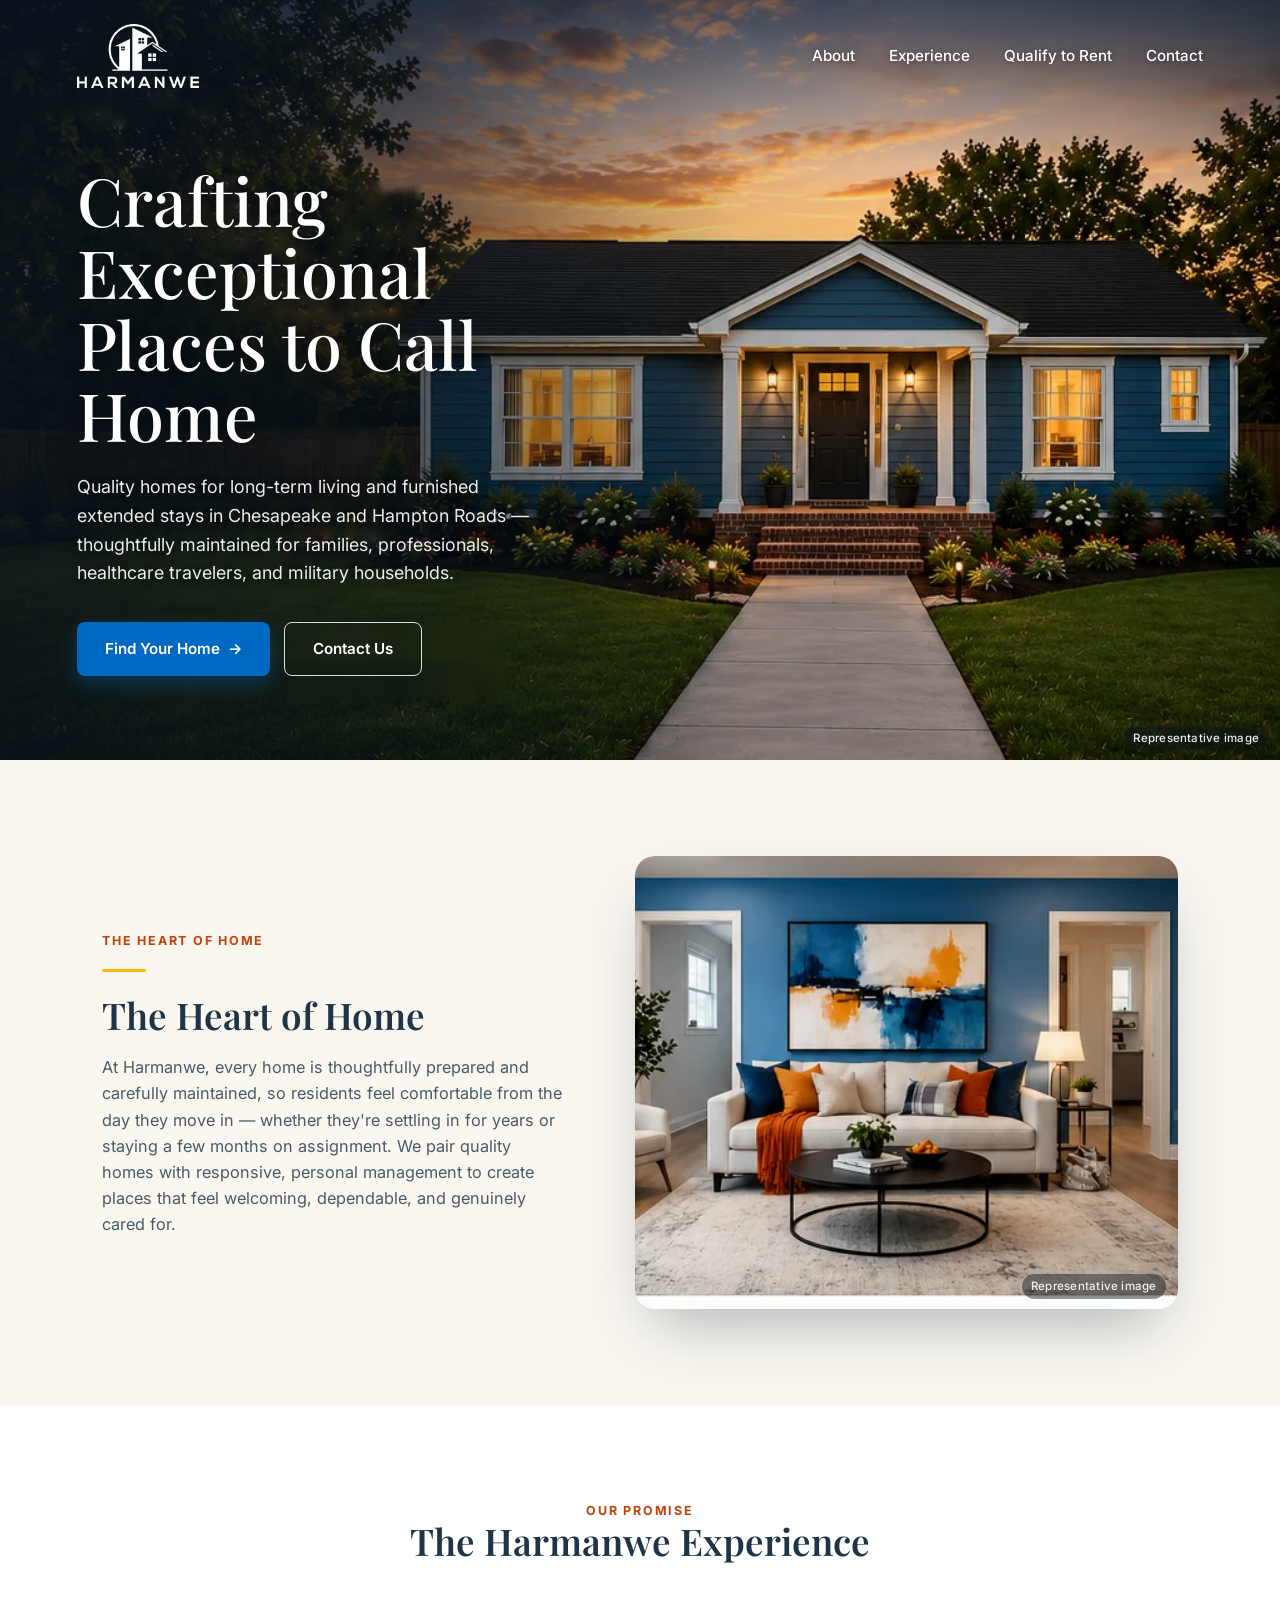
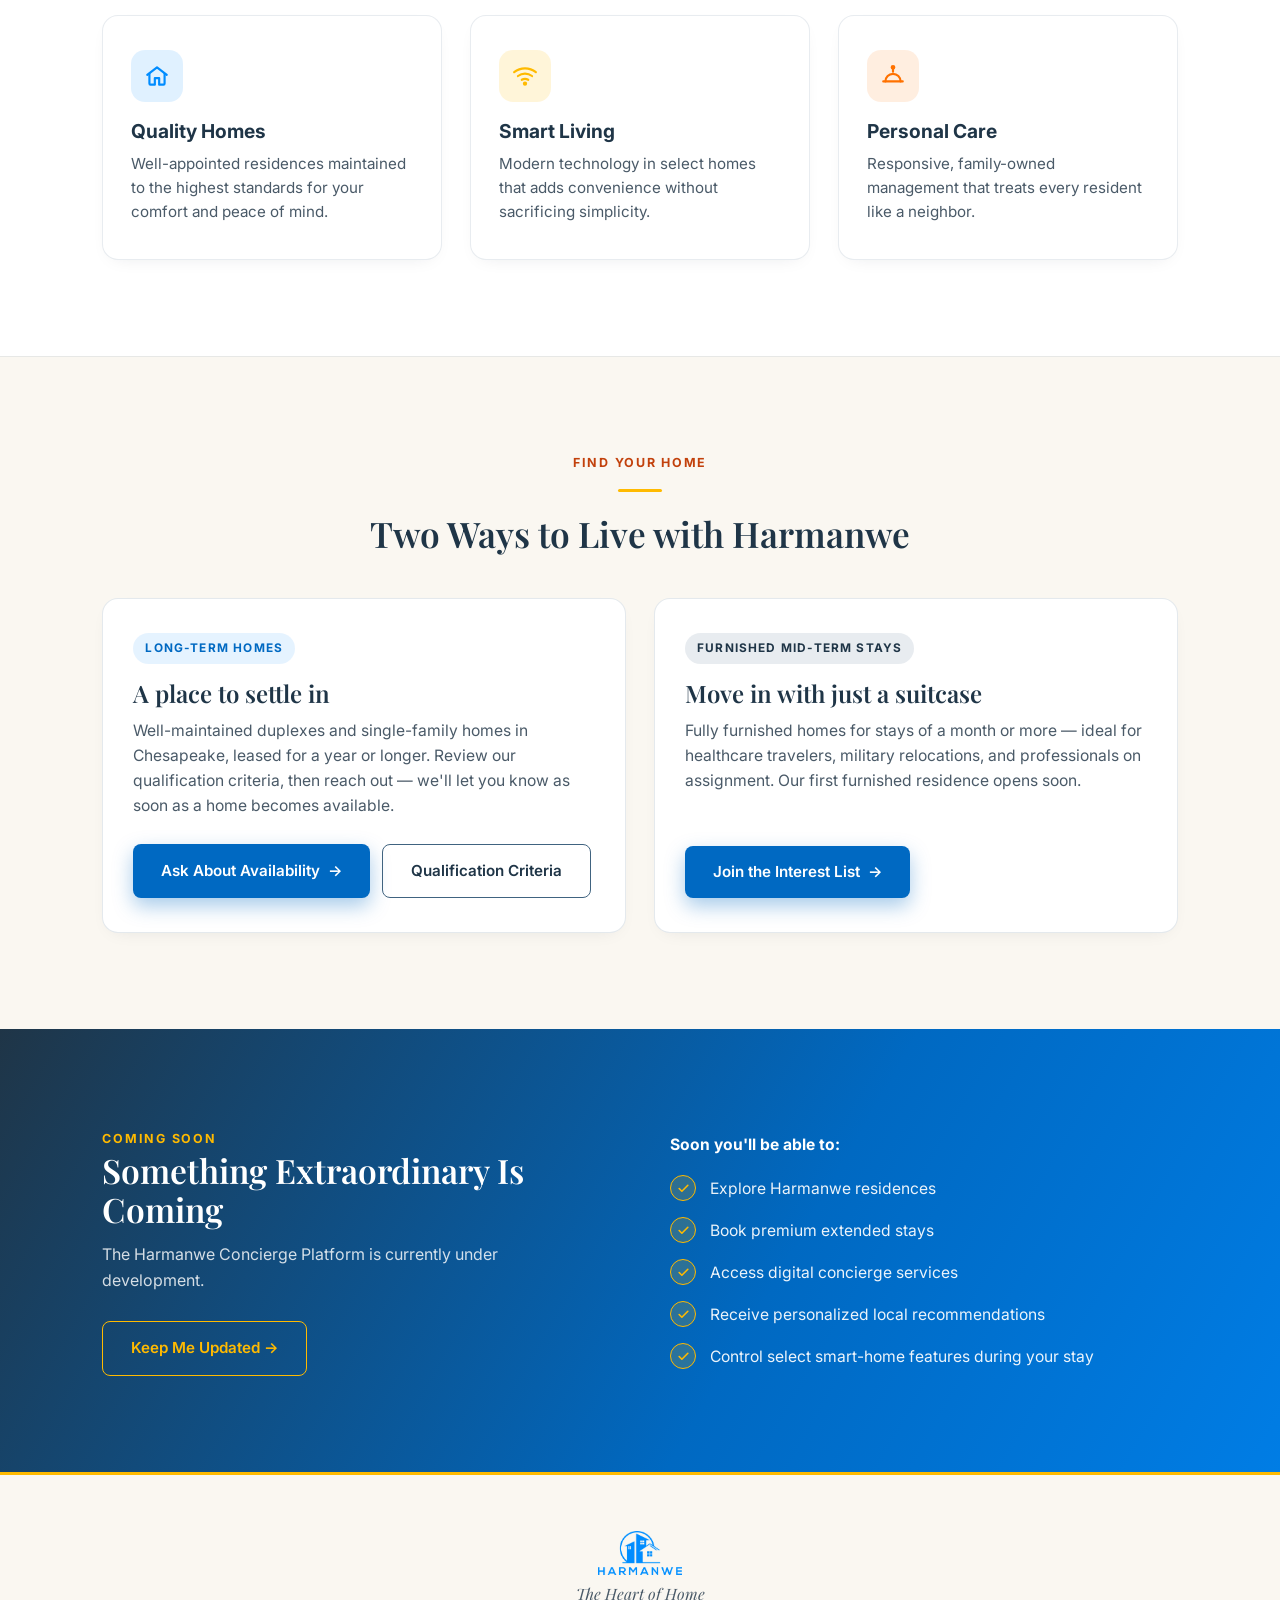
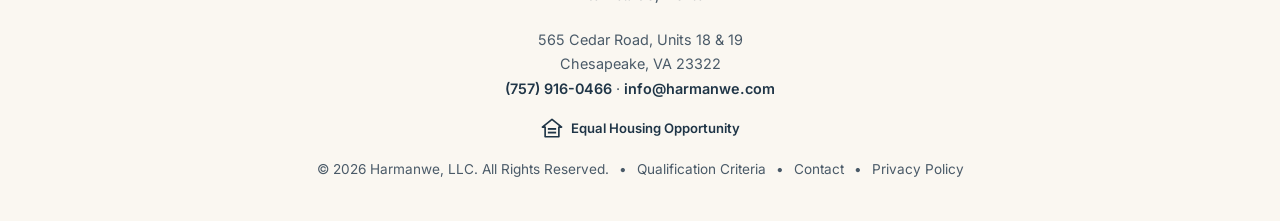
==== index.html @ dae057a9 "Representative-image labels, Smart Living qualifier, privacy policy - Label hero and interior photos" ====
<!DOCTYPE html>
<html lang="en">
<head>
<meta charset="UTF-8">
<meta name="google-site-verification" content="Rl9ReWmkqM64rvHRJ7ggVoBNXQzTyI1dOfRgcp6uvkI" />  
<meta name="description"
content="Harmanwe, LLC — quality rental homes for long-term living and furnished mid-term stays in Chesapeake, VA and the Hampton Roads area. The Heart of Home."> <link rel="canonical" href="https://www.harmanwe.com/"> <meta
property="og:title" content="Harmanwe — The Heart of Home"> <meta property="og:description"
content="Quality rental homes for long-term living and furnished mid-term stays in Chesapeake, VA and Hampton Roads.">
<meta property="og:type" content="website"> <meta property="og:url"
content="https://www.harmanwe.com/"> <meta property="og:image"
content="https://www.harmanwe.com/hero_clean.jpg"> <meta name="twitter:card"
content="summary_large_image">                                                 
<title>Harmanwe — Rental Homes in Chesapeake, VA | The Heart of Home</title>
<meta name="viewport" content="width=device-width, initial-scale=1.0">
<link rel="icon" type="image/x-icon" href="favicon.ico">
<link rel="icon" type="image/png" sizes="32x32" href="favicon-32x32.png">
<link rel="icon" type="image/png" sizes="16x16" href="favicon-16x16.png">
<link rel="apple-touch-icon" sizes="180x180" href="apple-touch-icon.png">
<link rel="preconnect" href="https://fonts.googleapis.com">
<link rel="preconnect" href="https://fonts.gstatic.com" crossorigin>
<link href="https://fonts.googleapis.com/css2?family=Playfair+Display:ital,wght@0,500;0,600;1,500&family=Inter:wght@400;500;600;700&display=swap" rel="stylesheet">
<script defer src="https://cdn.vercel-insights.com/v1/script.js"></script>
<script>
  window.si = window.si || function () { (window.siq = window.siq || []).push(arguments); };
</script>
<script defer src="/_vercel/speed-insights/script.js"></script>
<style>
  :root{
    --blue:#008CFF;
    --blue-dark:#0069C2;
    --slate:#406380;
    --slate-dark:#1F3547;
    --orange:#FF7100;
    --gold:#FFBA00;
    --sky:#29ABE2;
    --cream:#FAF7F1;
    --ink:#152230;
    --ink-soft:#4A5A68;
    --paper:#FFFFFF;
  }
  *{box-sizing:border-box; margin:0; padding:0;}
  html{scroll-behavior:smooth;}
  body{font-family:'Inter',sans-serif; color:var(--ink); background:var(--paper); line-height:1.6; -webkit-font-smoothing:antialiased;}
  h1,h2,h3{font-family:'Playfair Display',serif; font-weight:600; line-height:1.15; color:var(--slate-dark);}
  a{text-decoration:none; color:inherit;}
  .eyebrow{font-size:.78rem; font-weight:700; letter-spacing:.14em; text-transform:uppercase; color:var(--orange);}
  .divider{width:44px; height:3px; background:var(--gold); border-radius:2px; margin:16px 0 22px;}
  .btn{display:inline-flex; align-items:center; gap:8px; padding:14px 28px; border-radius:8px; font-weight:600; font-size:.95rem; transition:transform .18s ease, box-shadow .18s ease, background .18s ease;}
  .btn-fill{background:var(--orange); color:#fff; box-shadow:0 8px 20px rgba(255,113,0,.28);}
  .btn-fill:hover{background:#E6650A; transform:translateY(-2px); box-shadow:0 12px 26px rgba(255,113,0,.36);}
  .btn-outline{border:1.5px solid rgba(255,255,255,.85); color:#fff;}
  .btn-outline:hover{background:rgba(255,255,255,.12); transform:translateY(-2px);}
  .btn-outline-gold{border:1.5px solid var(--gold); color:var(--gold);}
  .btn-outline-gold:hover{background:rgba(255,186,0,.12); transform:translateY(-2px);}
  section{padding:96px 8vw;}
  @media(max-width:760px){section{padding:64px 6vw;}}

  /* NAV */
  nav{position:absolute; top:0; left:0; right:0; z-index:20; display:flex; align-items:center; justify-content:space-between; padding:28px 6vw;}
  .logo{display:flex; align-items:center; gap:10px; color:#fff;}
  .logo-mark{width:38px; height:38px;}
  .logo-word{font-family:'Playfair Display',serif; font-weight:600; letter-spacing:.06em; font-size:1.05rem;}
  .nav-links{display:flex; gap:40px;}
  .nav-links a{color:#fff; font-size:.92rem; font-weight:500; letter-spacing:.02em; position:relative;}
  .nav-links a::after{content:'';position:absolute;left:0;bottom:-6px;width:0;height:2px;background:var(--gold);transition:width .2s ease;}
  .nav-links a:hover::after{width:100%;}
  @media(max-width:640px){.nav-links{display:none;}}

  /* HERO */
  .hero{position:relative; overflow:hidden; padding:0; min-height:min(92vh, 760px); display:flex; flex-direction:column; color:#fff; background:var(--slate-dark);}
  .hero-bg, .hero-bg img{position:absolute; inset:0; width:100%; height:100%;}
  .hero-bg img{object-fit:cover; object-position:62% 50%;}
  .hero-shade{position:absolute; inset:0; background:
      linear-gradient(90deg, rgba(10,20,30,.78) 0%, rgba(10,20,30,.55) 32%, rgba(10,20,30,.08) 58%, rgba(10,20,30,0) 75%),
      linear-gradient(180deg, rgba(10,20,30,.45) 0%, rgba(10,20,30,0) 22%);}
  .hero-nav{position:relative; z-index:2; display:flex; align-items:center; justify-content:space-between; padding:24px 6vw;}
  .hero-logo img{height:64px; width:auto; display:block;}
  .hero-links{display:flex; gap:34px;}
  .hero-links a{color:#fff; font-size:.95rem; font-weight:500; position:relative; text-shadow:0 1px 6px rgba(0,0,0,.4);}
  .hero-links a::after{content:'';position:absolute;left:0;bottom:-6px;width:0;height:2px;background:var(--gold);transition:width .2s ease;}
  .hero-links a:hover::after{width:100%;}
  .hero-content{position:relative; z-index:2; margin:auto 0; padding:40px 6vw 72px; max-width:min(640px, 100%);}
  .hero h1{color:#fff; font-size:clamp(2.4rem, 5.2vw, 4.2rem); font-weight:500; line-height:1.08; margin-bottom:22px; text-shadow:0 2px 18px rgba(0,0,0,.35);}
  .hero-content p{font-size:clamp(1rem, 1.4vw, 1.15rem); color:rgba(255,255,255,.92); max-width:460px; margin-bottom:34px; text-shadow:0 1px 8px rgba(0,0,0,.4);}
  .hero-btns{display:flex; gap:14px; flex-wrap:wrap;}
  .btn-hero{background:var(--blue-dark); color:#fff; box-shadow:0 8px 20px rgba(0,105,194,.35);}
  .btn-hero:hover{background:#00569F; transform:translateY(-2px);}
  @media(max-width:760px){
    .hide-sm{display:none;}
    .hero{min-height:88vh;}
    .hero-logo img{height:50px;}
    .hero-bg img{object-position:70% 50%;}
    .hero-shade{background:linear-gradient(180deg, rgba(10,20,30,.5) 0%, rgba(10,20,30,.05) 25%, rgba(10,20,30,.35) 50%, rgba(10,20,30,.85) 100%);}
    .hero-content{margin:auto 0 0; padding:32px 6vw 48px;}
  }

  .photo-note{position:absolute; right:12px; bottom:10px; z-index:3; font-size:.72rem; font-weight:500; letter-spacing:.02em; color:rgba(255,255,255,.92); background:rgba(10,20,30,.45); padding:3px 9px; border-radius:999px;}

  /* HEART OF HOME */
  .heart{display:grid; grid-template-columns:1fr 1.15fr; gap:60px; align-items:center; background:var(--cream);}
  @media(max-width:860px){.heart{grid-template-columns:1fr;}}
  .heart h2{font-size:2.3rem; margin-bottom:18px;}
  .heart p{color:var(--ink-soft); font-size:1.02rem; max-width:460px;}
  .mood-panel{position:relative; border-radius:20px; overflow:hidden; aspect-ratio:6/5; box-shadow:0 30px 60px -20px rgba(20,40,60,.35);}
  .mood-panel svg{width:100%; height:100%; display:block;}

  /* EXPERIENCE */
  .experience{text-align:center; background:var(--paper);}
  .experience .eyebrow, .experience h2{display:block; text-align:center;}
  .experience h2{font-size:2.3rem; margin-bottom:52px;}
  .cards{display:grid; grid-template-columns:repeat(3,1fr); gap:28px; max-width:1080px; margin:0 auto;}
  @media(max-width:820px){.cards{grid-template-columns:1fr; max-width:420px;}}
  .card{background:var(--paper); border:1px solid rgba(64,99,128,.12); border-radius:16px; padding:34px 28px; text-align:left; box-shadow:0 6px 20px -12px rgba(21,34,48,.15); transition:transform .2s ease, box-shadow .2s ease;}
  .card:hover{transform:translateY(-6px); box-shadow:0 20px 40px -18px rgba(21,34,48,.25);}
  .icon-badge{width:52px; height:52px; border-radius:14px; display:flex; align-items:center; justify-content:center; margin-bottom:18px;}
  .icon-badge svg{width:26px; height:26px;}
  .card h3{font-size:1.2rem; margin-bottom:10px; font-family:'Inter',sans-serif; font-weight:700; color:var(--slate-dark);}
  .card p{color:var(--ink-soft); font-size:.95rem;}

  /* ANNOUNCEMENT BAR */
  .announce-bar{background:var(--orange); text-align:center; padding:12px 6vw; position:relative; z-index:30;}
  .announce-bar a{color:#fff; font-size:.88rem; font-weight:700; letter-spacing:.08em; text-transform:uppercase; display:inline-flex; align-items:center; gap:8px;}
  .announce-bar a:hover{opacity:.88;}
  .announce-bar .pulse-dot{width:8px; height:8px; background:#fff; border-radius:50%; animation:pulse-glow 2s ease-in-out infinite;}
  @keyframes pulse-glow{0%,100%{opacity:1; transform:scale(1);}50%{opacity:.5; transform:scale(1.4);}}

  /* VACANCY / LEASING */
  .vacancy{background:linear-gradient(135deg, var(--slate-dark) 0%, var(--blue-dark) 100%); color:#fff; text-align:center;}
  .vacancy .eyebrow{color:var(--gold);}
  .vacancy h2{color:#fff; font-size:2.1rem; margin-bottom:8px;}
  .vacancy-address{font-size:1.08rem; color:rgba(255,255,255,.85); margin-bottom:10px; font-weight:500;}
  .vacancy-sub{color:rgba(255,255,255,.68); font-size:.95rem; max-width:520px; margin:0 auto 32px;}
  .vacancy-btns{display:flex; justify-content:center; gap:16px; flex-wrap:wrap;}
  .btn-prequalify{background:var(--gold); color:var(--slate-dark); box-shadow:0 8px 20px rgba(255,186,0,.28);}
  .btn-prequalify:hover{background:#E6A800; transform:translateY(-2px); box-shadow:0 12px 26px rgba(255,186,0,.36);}
  .btn-apply{background:var(--orange); color:#fff; box-shadow:0 8px 20px rgba(255,113,0,.28);}
  .btn-apply:hover{background:#E6650A; transform:translateY(-2px); box-shadow:0 12px 26px rgba(255,113,0,.36);}

  /* LOOKING FOR A HOME */
  .find-home{background:var(--cream); text-align:center; border-top:1px solid rgba(64,99,128,.1);}
  .find-home .eyebrow{display:block;}
  .find-home h2{font-size:2.2rem; margin-bottom:14px;}
  .find-home h2{margin-bottom:44px;}
  .paths{display:grid; grid-template-columns:1fr 1fr; gap:28px; max-width:1080px; margin:0 auto; text-align:left;}
  @media(max-width:820px){.paths{grid-template-columns:1fr; max-width:520px;}}
  .path{background:var(--paper); border:1px solid rgba(64,99,128,.14); border-radius:16px; padding:34px 30px; display:flex; flex-direction:column; box-shadow:0 6px 20px -12px rgba(21,34,48,.15);}
  .path-tag{align-self:flex-start; font-size:.74rem; font-weight:700; letter-spacing:.1em; text-transform:uppercase; color:var(--blue-dark); background:rgba(0,140,255,.1); padding:6px 12px; border-radius:999px; margin-bottom:16px;}
  .path-tag-alt{color:var(--slate-dark); background:rgba(64,99,128,.12);}
  .path h3{font-size:1.5rem; margin-bottom:10px;}
  .path p{color:var(--ink-soft); font-size:.98rem; margin-bottom:26px; flex:1;}
  .path-btns{display:flex; gap:12px; flex-wrap:wrap;}
  .btn-outline-slate{border:1.5px solid var(--slate); color:var(--slate-dark);}
  .btn-outline-slate:hover{background:rgba(64,99,128,.08); transform:translateY(-2px);}

  /* COMING SOON */
  .coming{background:linear-gradient(120deg, var(--slate-dark) 0%, var(--blue-dark) 60%, var(--blue) 130%); color:#fff; display:grid; grid-template-columns:1fr 1fr; gap:60px; align-items:center;}
  @media(max-width:820px){.coming{grid-template-columns:1fr;}}
  .coming .eyebrow{color:var(--gold);}
  .coming h2{color:#fff; font-size:2.1rem; margin-bottom:14px;}
  .coming p{color:rgba(255,255,255,.82); max-width:420px; margin-bottom:28px;}
  .checklist{list-style:none; display:flex; flex-direction:column; gap:16px;}
  .checklist li{display:flex; align-items:center; gap:14px; font-size:.98rem; color:rgba(255,255,255,.92);}
  .check-dot{width:26px; height:26px; min-width:26px; border-radius:50%; background:rgba(255,186,0,.16); border:1.5px solid var(--gold); display:flex; align-items:center; justify-content:center;}
  .check-dot svg{width:13px; height:13px;}
  .coming-head{margin-bottom:10px;}
  .coming-list-head{font-weight:700; margin-bottom:18px; font-size:.98rem; color:#fff;}

  /* FOOTER */
  footer{background:var(--cream); text-align:center; padding:56px 6vw 40px; border-top:3px solid var(--gold);}
  .footer-logo{display:flex; align-items:center; justify-content:center; gap:10px; margin-bottom:6px;}
  .footer-logo .logo-word{color:var(--blue-dark); font-size:1.3rem;}
  .footer-tagline{font-family:'Playfair Display',serif; font-style:italic; color:var(--ink-soft); font-size:.98rem; margin-bottom:22px;}
  .footer-links{display:flex; justify-content:center; gap:10px; flex-wrap:wrap; color:var(--ink-soft); font-size:.85rem;}
  .footer-links a:hover{color:var(--orange);}
  .footer-contact{font-style:normal; color:var(--ink-soft); font-size:.9rem; line-height:1.7; margin-bottom:16px;}
  .footer-contact a{color:var(--slate-dark); font-weight:600;}
  .footer-contact a:hover{color:var(--orange-deep, #C2410C);}
  .footer-eho{display:flex; justify-content:center; align-items:center; gap:8px; max-width:340px; margin-left:auto; margin-right:auto; text-align:left; color:var(--slate-dark); font-size:.82rem; font-weight:600; margin-bottom:20px;}
  .eho-icon{width:22px; height:22px; flex:none;}

  /* ---- Accessibility & contrast fixes (Phase 1) ---- */
  :root{--orange-deep:#C2410C; --orange-deeper:#9A3412; --blue-deep:#0069C2;}
  .eyebrow{color:var(--orange-deep);}
  .btn-fill, .btn-apply{background:var(--orange-deep); box-shadow:0 8px 20px rgba(194,65,12,.28);}
  .btn-fill:hover, .btn-apply:hover{background:var(--orange-deeper);}
  .sr-only{position:absolute; width:1px; height:1px; padding:0; margin:-1px; overflow:hidden; clip:rect(0,0,0,0); white-space:nowrap; border:0;}
  .skip-link{position:absolute; left:-9999px; top:12px; z-index:100; background:#fff; color:var(--slate-dark); padding:10px 16px; border-radius:8px; font-weight:600;}
  .skip-link:focus{left:16px;}
  a:focus-visible, button:focus-visible{outline:3px solid var(--blue-deep); outline-offset:3px; border-radius:4px;}
  input:focus, select:focus, textarea:focus{outline:3px solid rgba(0,105,194,.45); outline-offset:1px; border-color:var(--blue-deep);}
  header a:focus-visible, header button:focus-visible, .vacancy a:focus-visible, .coming a:focus-visible, .email-card a:focus-visible, .eho a:focus-visible, .announce-bar a:focus-visible, .hero a:focus-visible{outline-color:var(--gold);}
  .announce-bar{background:var(--orange-deep);}
</style>
<script type="application/ld+json">
{"@context":"https://schema.org","@type":"RealEstateAgent","name":"Harmanwe, LLC","slogan":"The Heart of Home","url":"https://www.harmanwe.com/","logo":"https://www.harmanwe.com/harmanwe_logo.png","image":"https://www.harmanwe.com/hero_clean.jpg","telephone":"+1-757-916-0466","email":"info@harmanwe.com","address":{"@type":"PostalAddress","streetAddress":"565 Cedar Road, Units 18 & 19","addressLocality":"Chesapeake","addressRegion":"VA","postalCode":"23322","addressCountry":"US"},"areaServed":["Chesapeake, VA","Hampton Roads, VA"]}
</script>
</head>
<body>
<a class="skip-link" href="#main">Skip to main content</a>

<main id="main">
<section class="hero">
  <picture class="hero-bg">
    <source srcset="hero_clean_640.webp 640w, hero_clean.webp 1024w" sizes="100vw" type="image/webp">
    <img src="hero_clean.jpg" alt="Illustrative image of a cottage-style home at dusk" width="1024" height="623" fetchpriority="high">
  </picture>
  <div class="hero-shade" aria-hidden="true"></div>
  <span class="photo-note">Representative image</span>
  <nav class="hero-nav" aria-label="Main">
    <a href="/" class="hero-logo"><img src="harmanwe_logo_white_sm.png" alt="Harmanwe home" width="150" height="78"></a>
    <div class="hero-links">
      <a href="#heart" class="hide-sm">About</a>
      <a href="#experience" class="hide-sm">Experience</a>
      <a href="/rental-qualification.html" class="hide-sm">Qualify to Rent</a>
      <a href="/contact.html">Contact</a>
    </div>
  </nav>
  <div class="hero-content">
    <h1>Crafting Exceptional Places to Call Home</h1>
    <p>Quality homes for long-term living and furnished extended stays in Chesapeake and Hampton Roads — thoughtfully maintained for families, professionals, healthcare travelers, and military households.</p>
    <div class="hero-btns">
      <a href="#find-home" class="btn btn-hero">Find Your Home <span aria-hidden="true">→</span></a>
      <a href="/contact.html" class="btn btn-outline">Contact Us</a>
    </div>
  </div>
</section>

<section class="heart" id="heart">
  <div>
    <span class="eyebrow">The Heart of Home</span>
    <div class="divider"></div>
    <h2>The Heart of Home</h2>
    <p>At Harmanwe, every home is thoughtfully prepared and carefully maintained, so residents feel comfortable from the day they move in — whether they're settling in for years or staying a few months on assignment. We pair quality homes with responsive, personal management to create places that feel welcoming, dependable, and genuinely cared for.</p>
  </div>
  <div class="mood-panel">
    <picture style="display:block; width:100%; height:100%;"><source srcset="interior_photo.webp" type="image/webp"><img src="interior_photo.png" alt="Illustrative image of a furnished living room" loading="lazy" width="625" height="361" style="width:100%; height:100%; object-fit:cover; display:block;"></picture>
    <span class="photo-note">Representative image</span>
  </div>
</section>

<section class="experience" id="experience">
  <span class="eyebrow">Our Promise</span>
  <h2>The Harmanwe Experience</h2>
  <div class="cards">
    <div class="card">
      <div class="icon-badge" style="background:rgba(0,140,255,.12);">
        <svg viewBox="0 0 24 24" fill="none" stroke="var(--blue)" stroke-width="2" stroke-linecap="round" stroke-linejoin="round"><path d="M3 11l9-7 9 7"/><path d="M5 10v9a1 1 0 0 0 1 1h4v-6h4v6h4a1 1 0 0 0 1-1v-9"/></svg>
      </div>
      <h3>Quality Homes</h3>
      <p>Well-appointed residences maintained to the highest standards for your comfort and peace of mind.</p>
    </div>
    <div class="card">
      <div class="icon-badge" style="background:rgba(255,186,0,.15);">
        <svg viewBox="0 0 24 24" fill="none" stroke="var(--gold)" stroke-width="2" stroke-linecap="round" stroke-linejoin="round"><path d="M2 8.5a16 16 0 0 1 20 0"/><path d="M5.5 12a11 11 0 0 1 13 0"/><path d="M9 15.5a6 6 0 0 1 6 0"/><circle cx="12" cy="19" r="1" fill="var(--gold)"/></svg>
      </div>
      <h3>Smart Living</h3>
      <p>Modern technology in select homes that adds convenience without sacrificing simplicity.</p>
    </div>
    <div class="card">
      <div class="icon-badge" style="background:rgba(255,113,0,.12);">
        <svg viewBox="0 0 24 24" fill="none" stroke="var(--orange)" stroke-width="2" stroke-linecap="round" stroke-linejoin="round"><path d="M3 17h18"/><path d="M5 17a7 7 0 0 1 14 0"/><path d="M12 5v3"/><circle cx="12" cy="4" r="1.2" fill="var(--orange)"/></svg>
      </div>
      <h3>Personal Care</h3>
      <p>Responsive, family-owned management that treats every resident like a neighbor.</p>
    </div>
  </div>
</section>

<section class="find-home" id="find-home">
  <span class="eyebrow">Find Your Home</span>
  <div class="divider" style="margin:16px auto 22px;"></div>
  <h2>Two Ways to Live with Harmanwe</h2>
  <div class="paths">
    <div class="path">
      <span class="path-tag">Long-Term Homes</span>
      <h3>A place to settle in</h3>
      <p>Well-maintained duplexes and single-family homes in Chesapeake, leased for a year or longer. Review our qualification criteria, then reach out — we'll let you know as soon as a home becomes available.</p>
      <div class="path-btns">
        <a href="/contact.html" class="btn btn-hero">Ask About Availability <span aria-hidden="true">→</span></a>
        <a href="/rental-qualification.html" class="btn btn-outline-slate">Qualification Criteria</a>
      </div>
    </div>
    <div class="path">
      <span class="path-tag path-tag-alt">Furnished Mid-Term Stays</span>
      <h3>Move in with just a suitcase</h3>
      <p>Fully furnished homes for stays of a month or more — ideal for healthcare travelers, military relocations, and professionals on assignment. Our first furnished residence opens soon.</p>
      <div class="path-btns">
        <a href="/contact.html" class="btn btn-hero">Join the Interest List <span aria-hidden="true">→</span></a>
      </div>
    </div>
  </div>
</section>

<section class="coming" id="coming-soon">
  <div>
    <span class="eyebrow coming-head">Coming Soon</span>
    <h2>Something Extraordinary Is Coming</h2>
    <p>The Harmanwe Concierge Platform is currently under development.</p>
    <a href="/contact.html" class="btn btn-outline-gold">Keep Me Updated →</a>
  </div>
  <div>
    <div class="coming-list-head">Soon you'll be able to:</div>
    <ul class="checklist">
      <li><span class="check-dot"><svg viewBox="0 0 24 24" fill="none" stroke="var(--gold)" stroke-width="3" stroke-linecap="round" stroke-linejoin="round"><polyline points="20 6 9 17 4 12"/></svg></span>Explore Harmanwe residences</li>
      <li><span class="check-dot"><svg viewBox="0 0 24 24" fill="none" stroke="var(--gold)" stroke-width="3" stroke-linecap="round" stroke-linejoin="round"><polyline points="20 6 9 17 4 12"/></svg></span>Book premium extended stays</li>
      <li><span class="check-dot"><svg viewBox="0 0 24 24" fill="none" stroke="var(--gold)" stroke-width="3" stroke-linecap="round" stroke-linejoin="round"><polyline points="20 6 9 17 4 12"/></svg></span>Access digital concierge services</li>
      <li><span class="check-dot"><svg viewBox="0 0 24 24" fill="none" stroke="var(--gold)" stroke-width="3" stroke-linecap="round" stroke-linejoin="round"><polyline points="20 6 9 17 4 12"/></svg></span>Receive personalized local recommendations</li>
      <li><span class="check-dot"><svg viewBox="0 0 24 24" fill="none" stroke="var(--gold)" stroke-width="3" stroke-linecap="round" stroke-linejoin="round"><polyline points="20 6 9 17 4 12"/></svg></span>Control select smart-home features during your stay</li>
    </ul>
  </div>
</section>

</main>

<footer>
  <div class="footer-logo">
    <img src="harmanwe_logo_sm.png" alt="Harmanwe" loading="lazy" style="height:44px; width:auto;">
  </div>
  <div class="footer-tagline">The Heart of Home</div>
  <address class="footer-contact">
    565 Cedar Road, Units 18 &amp; 19<br>Chesapeake, VA 23322<br>
    <a href="tel:+17579160466">(757) 916-0466</a> <span aria-hidden="true">·</span> <a href="mailto:info@harmanwe.com">info@harmanwe.com</a>
  </address>
  <div class="footer-eho"><svg class="eho-icon" viewBox="0 0 24 24" aria-hidden="true" focusable="false"><path d="M12 2.5 1.5 11h3v10.5h15V11h3z" fill="none" stroke="currentColor" stroke-width="1.8" stroke-linejoin="round"/><rect x="7.5" y="12" width="9" height="2" fill="currentColor"/><rect x="7.5" y="16" width="9" height="2" fill="currentColor"/></svg><span>Equal Housing Opportunity</span></div>
  <div class="footer-links">
    <span>© 2026 Harmanwe, LLC. All Rights Reserved.</span>
    <span>•</span><a href="/rental-qualification.html">Qualification Criteria</a>
    <span>•</span><a href="/contact.html">Contact</a>
    <span>•</span><a href="/privacy.html">Privacy Policy</a>
  </div>
</footer>

</body>
</html>
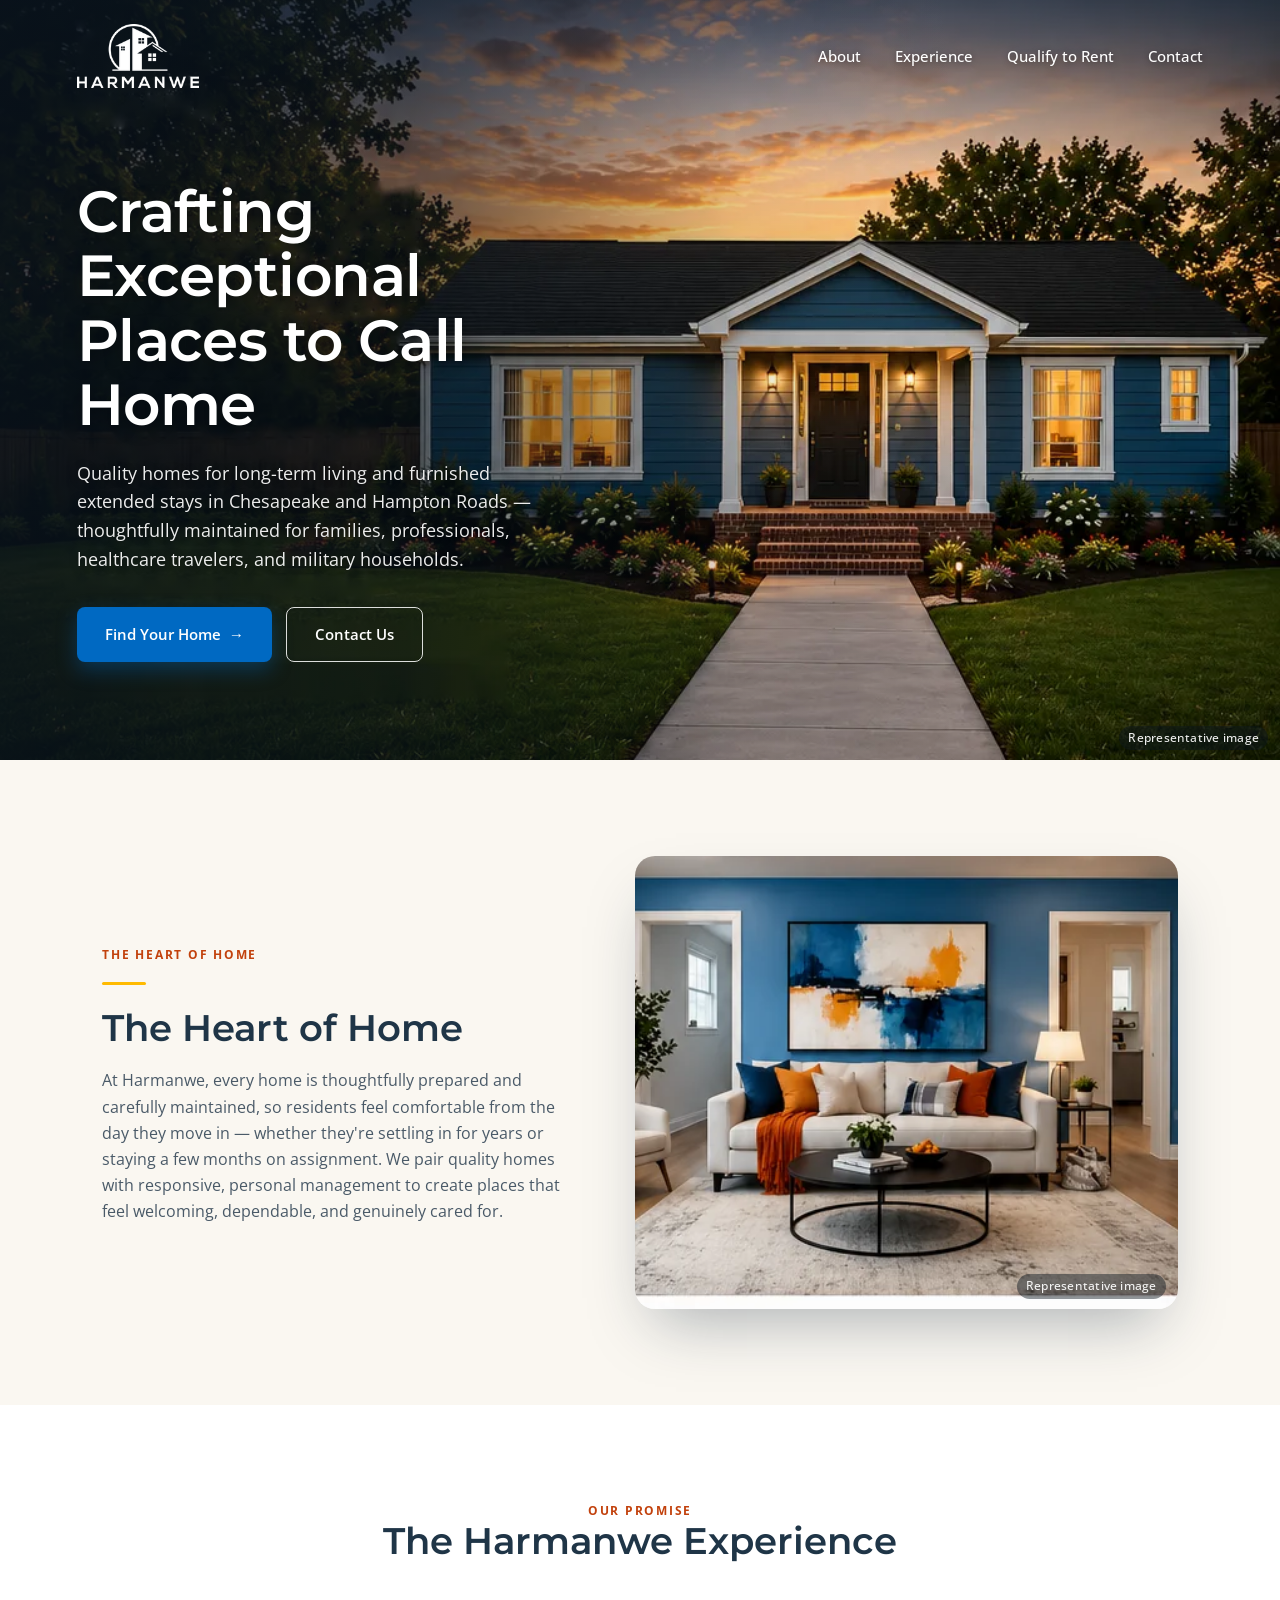
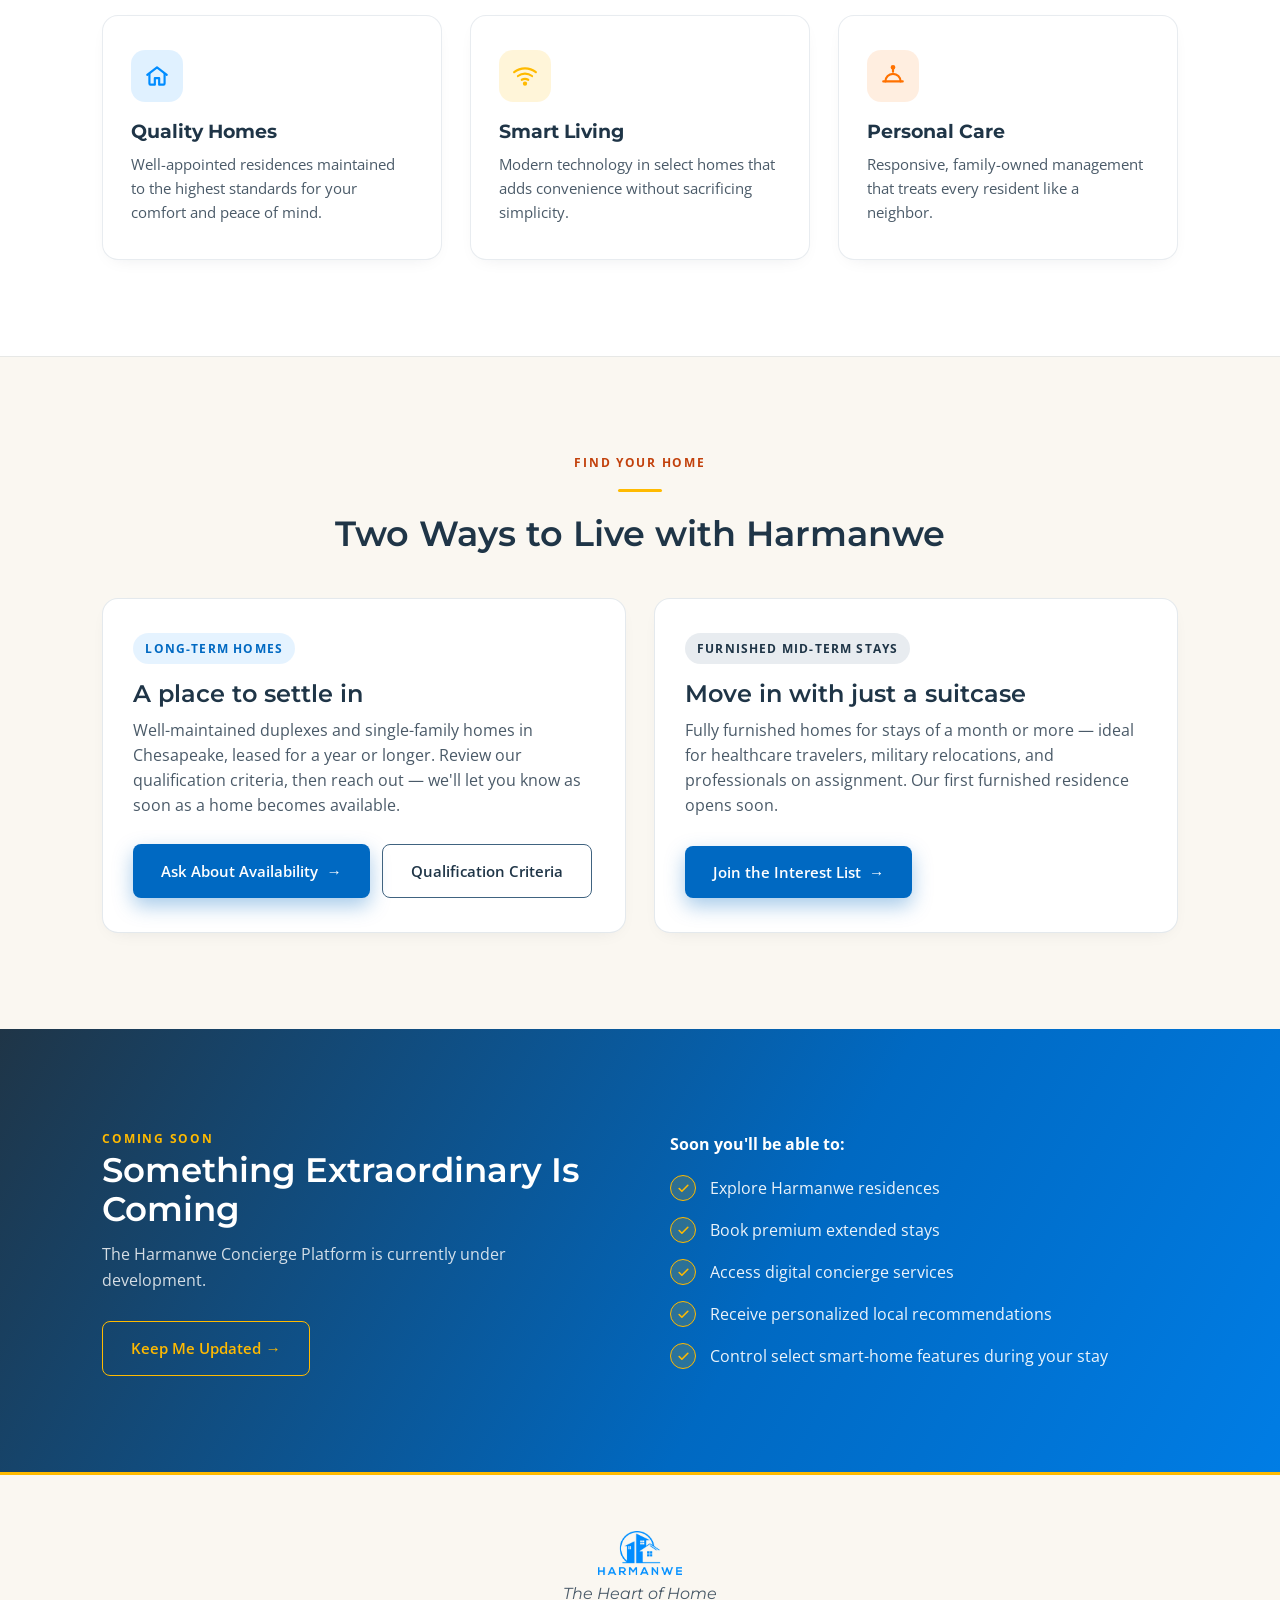
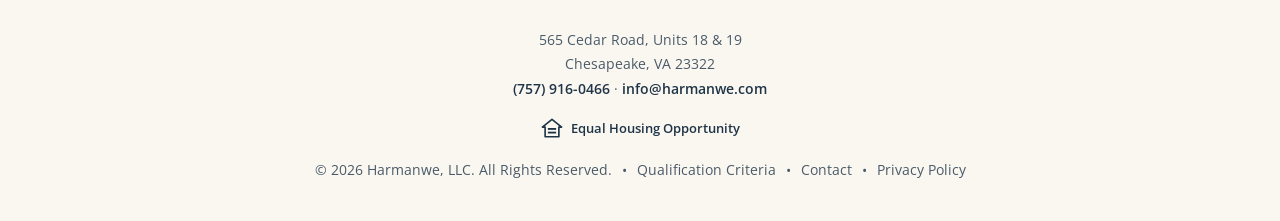
==== commit 5ecfe7d3: "Brand fonts, inquiry type on contact form, 3x select-homes standard - Switch all pages to Montserrat" ====
--- a/index.html
+++ b/index.html
@@ -19,7 +19,7 @@
 <link rel="apple-touch-icon" sizes="180x180" href="apple-touch-icon.png">
 <link rel="preconnect" href="https://fonts.googleapis.com">
 <link rel="preconnect" href="https://fonts.gstatic.com" crossorigin>
-<link href="https://fonts.googleapis.com/css2?family=Playfair+Display:ital,wght@0,500;0,600;1,500&family=Inter:wght@400;500;600;700&display=swap" rel="stylesheet">
+<link href="https://fonts.googleapis.com/css2?family=Montserrat:ital,wght@0,500;0,600;0,700;1,500&family=Open+Sans:wght@400;500;600;700&display=swap" rel="stylesheet">
 <script defer src="https://cdn.vercel-insights.com/v1/script.js"></script>
 <script>
   window.si = window.si || function () { (window.siq = window.siq || []).push(arguments); };
@@ -41,8 +41,8 @@
   }
   *{box-sizing:border-box; margin:0; padding:0;}
   html{scroll-behavior:smooth;}
-  body{font-family:'Inter',sans-serif; color:var(--ink); background:var(--paper); line-height:1.6; -webkit-font-smoothing:antialiased;}
-  h1,h2,h3{font-family:'Playfair Display',serif; font-weight:600; line-height:1.15; color:var(--slate-dark);}
+  body{font-family:'Open Sans',sans-serif; color:var(--ink); background:var(--paper); line-height:1.6; -webkit-font-smoothing:antialiased;}
+  h1,h2,h3{font-family:'Montserrat',sans-serif; font-weight:600; line-height:1.15; color:var(--slate-dark);}
   a{text-decoration:none; color:inherit;}
   .eyebrow{font-size:.78rem; font-weight:700; letter-spacing:.14em; text-transform:uppercase; color:var(--orange);}
   .divider{width:44px; height:3px; background:var(--gold); border-radius:2px; margin:16px 0 22px;}
@@ -60,7 +60,7 @@
   nav{position:absolute; top:0; left:0; right:0; z-index:20; display:flex; align-items:center; justify-content:space-between; padding:28px 6vw;}
   .logo{display:flex; align-items:center; gap:10px; color:#fff;}
   .logo-mark{width:38px; height:38px;}
-  .logo-word{font-family:'Playfair Display',serif; font-weight:600; letter-spacing:.06em; font-size:1.05rem;}
+  .logo-word{font-family:'Montserrat',sans-serif; font-weight:600; letter-spacing:.06em; font-size:1.05rem;}
   .nav-links{display:flex; gap:40px;}
   .nav-links a{color:#fff; font-size:.92rem; font-weight:500; letter-spacing:.02em; position:relative;}
   .nav-links a::after{content:'';position:absolute;left:0;bottom:-6px;width:0;height:2px;background:var(--gold);transition:width .2s ease;}
@@ -81,7 +81,7 @@
   .hero-links a::after{content:'';position:absolute;left:0;bottom:-6px;width:0;height:2px;background:var(--gold);transition:width .2s ease;}
   .hero-links a:hover::after{width:100%;}
   .hero-content{position:relative; z-index:2; margin:auto 0; padding:40px 6vw 72px; max-width:min(640px, 100%);}
-  .hero h1{color:#fff; font-size:clamp(2.4rem, 5.2vw, 4.2rem); font-weight:500; line-height:1.08; margin-bottom:22px; text-shadow:0 2px 18px rgba(0,0,0,.35);}
+  .hero h1{color:#fff; font-size:clamp(2.1rem, 4.6vw, 3.6rem); font-weight:600; line-height:1.12; letter-spacing:-.01em; margin-bottom:22px; text-shadow:0 2px 18px rgba(0,0,0,.35);}
   .hero-content p{font-size:clamp(1rem, 1.4vw, 1.15rem); color:rgba(255,255,255,.92); max-width:460px; margin-bottom:34px; text-shadow:0 1px 8px rgba(0,0,0,.4);}
   .hero-btns{display:flex; gap:14px; flex-wrap:wrap;}
   .btn-hero{background:var(--blue-dark); color:#fff; box-shadow:0 8px 20px rgba(0,105,194,.35);}
@@ -115,7 +115,7 @@
   .card:hover{transform:translateY(-6px); box-shadow:0 20px 40px -18px rgba(21,34,48,.25);}
   .icon-badge{width:52px; height:52px; border-radius:14px; display:flex; align-items:center; justify-content:center; margin-bottom:18px;}
   .icon-badge svg{width:26px; height:26px;}
-  .card h3{font-size:1.2rem; margin-bottom:10px; font-family:'Inter',sans-serif; font-weight:700; color:var(--slate-dark);}
+  .card h3{font-size:1.2rem; margin-bottom:10px; font-family:'Montserrat',sans-serif; font-weight:700; color:var(--slate-dark);}
   .card p{color:var(--ink-soft); font-size:.95rem;}
 
   /* ANNOUNCEMENT BAR */
@@ -170,7 +170,7 @@
   footer{background:var(--cream); text-align:center; padding:56px 6vw 40px; border-top:3px solid var(--gold);}
   .footer-logo{display:flex; align-items:center; justify-content:center; gap:10px; margin-bottom:6px;}
   .footer-logo .logo-word{color:var(--blue-dark); font-size:1.3rem;}
-  .footer-tagline{font-family:'Playfair Display',serif; font-style:italic; color:var(--ink-soft); font-size:.98rem; margin-bottom:22px;}
+  .footer-tagline{font-family:'Montserrat',sans-serif; font-style:italic; color:var(--ink-soft); font-size:.98rem; margin-bottom:22px;}
   .footer-links{display:flex; justify-content:center; gap:10px; flex-wrap:wrap; color:var(--ink-soft); font-size:.85rem;}
   .footer-links a:hover{color:var(--orange);}
   .footer-contact{font-style:normal; color:var(--ink-soft); font-size:.9rem; line-height:1.7; margin-bottom:16px;}
@@ -277,7 +277,7 @@
       <h3>A place to settle in</h3>
       <p>Well-maintained duplexes and single-family homes in Chesapeake, leased for a year or longer. Review our qualification criteria, then reach out — we'll let you know as soon as a home becomes available.</p>
       <div class="path-btns">
-        <a href="/contact.html" class="btn btn-hero">Ask About Availability <span aria-hidden="true">→</span></a>
+        <a href="/contact.html?interest=long-term" class="btn btn-hero">Ask About Availability <span aria-hidden="true">→</span></a>
         <a href="/rental-qualification.html" class="btn btn-outline-slate">Qualification Criteria</a>
       </div>
     </div>
@@ -286,7 +286,7 @@
       <h3>Move in with just a suitcase</h3>
       <p>Fully furnished homes for stays of a month or more — ideal for healthcare travelers, military relocations, and professionals on assignment. Our first furnished residence opens soon.</p>
       <div class="path-btns">
-        <a href="/contact.html" class="btn btn-hero">Join the Interest List <span aria-hidden="true">→</span></a>
+        <a href="/contact.html?interest=mid-term" class="btn btn-hero">Join the Interest List <span aria-hidden="true">→</span></a>
       </div>
     </div>
   </div>
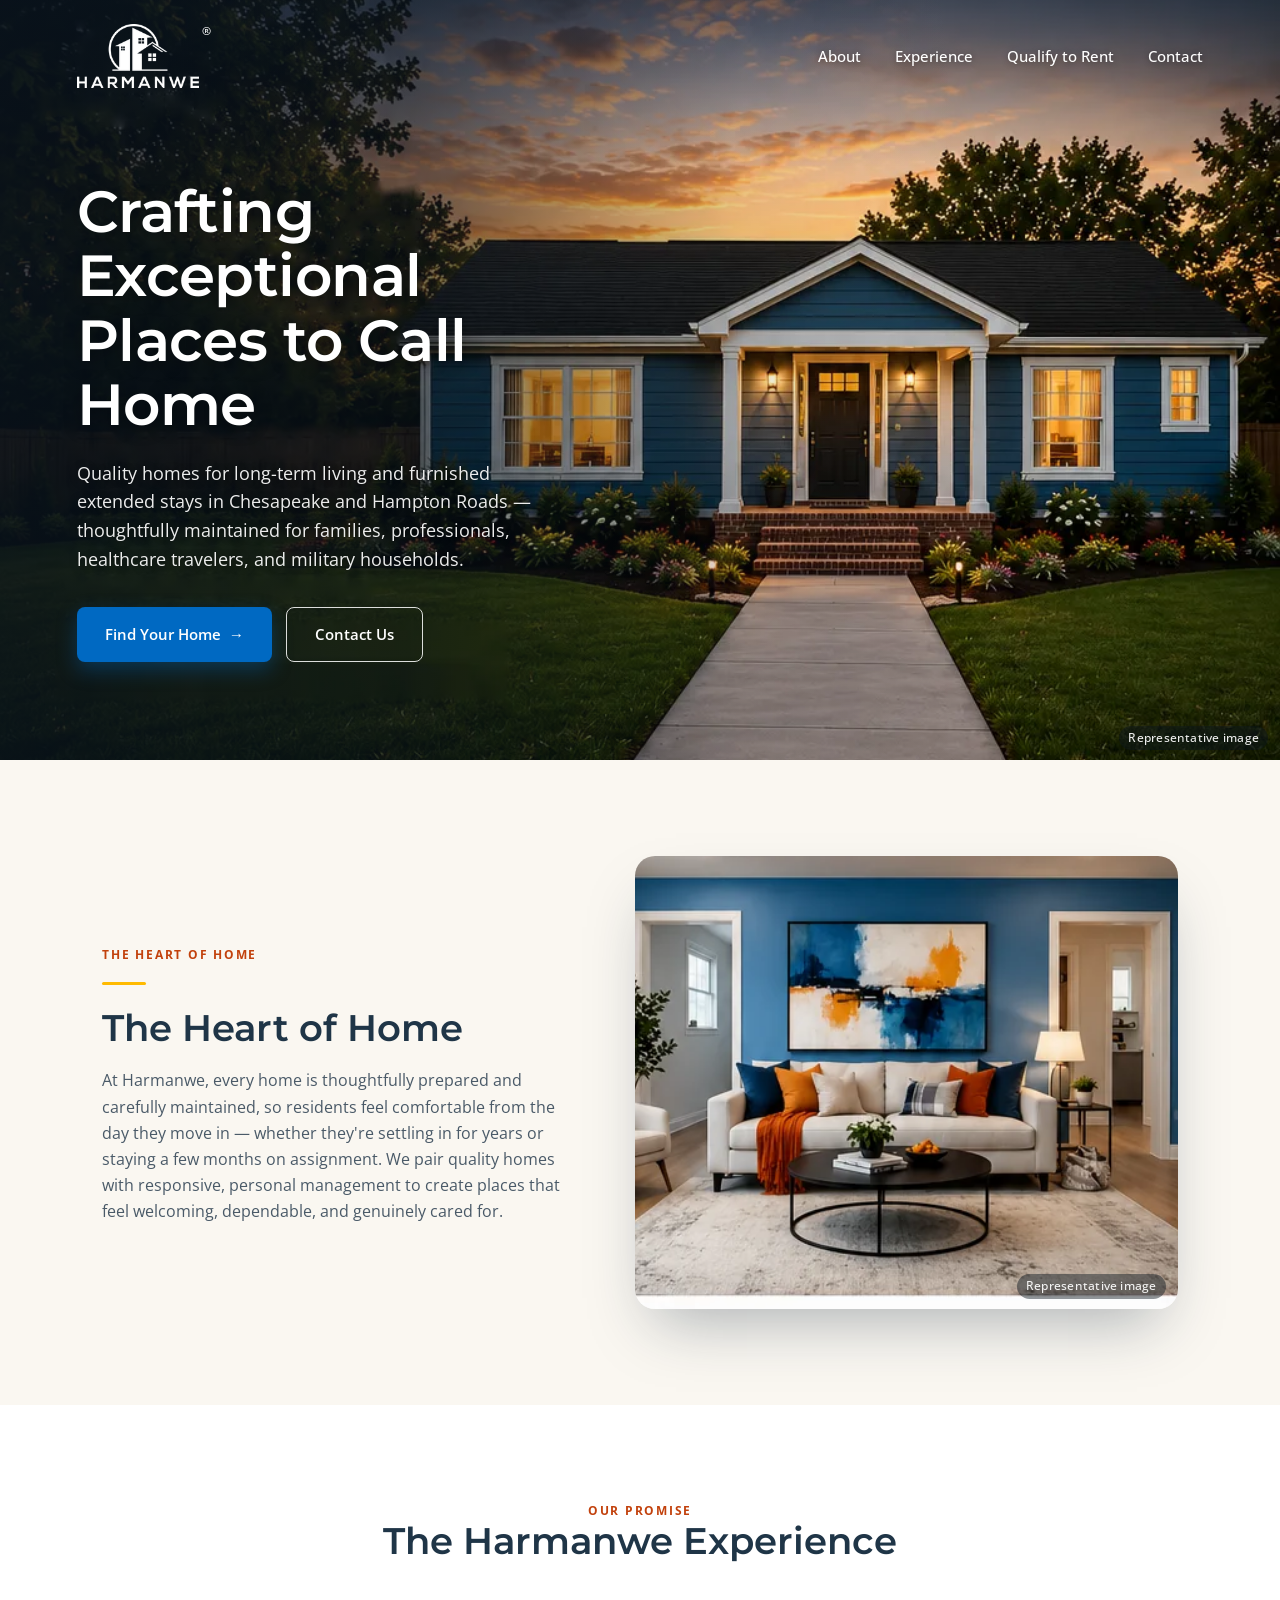
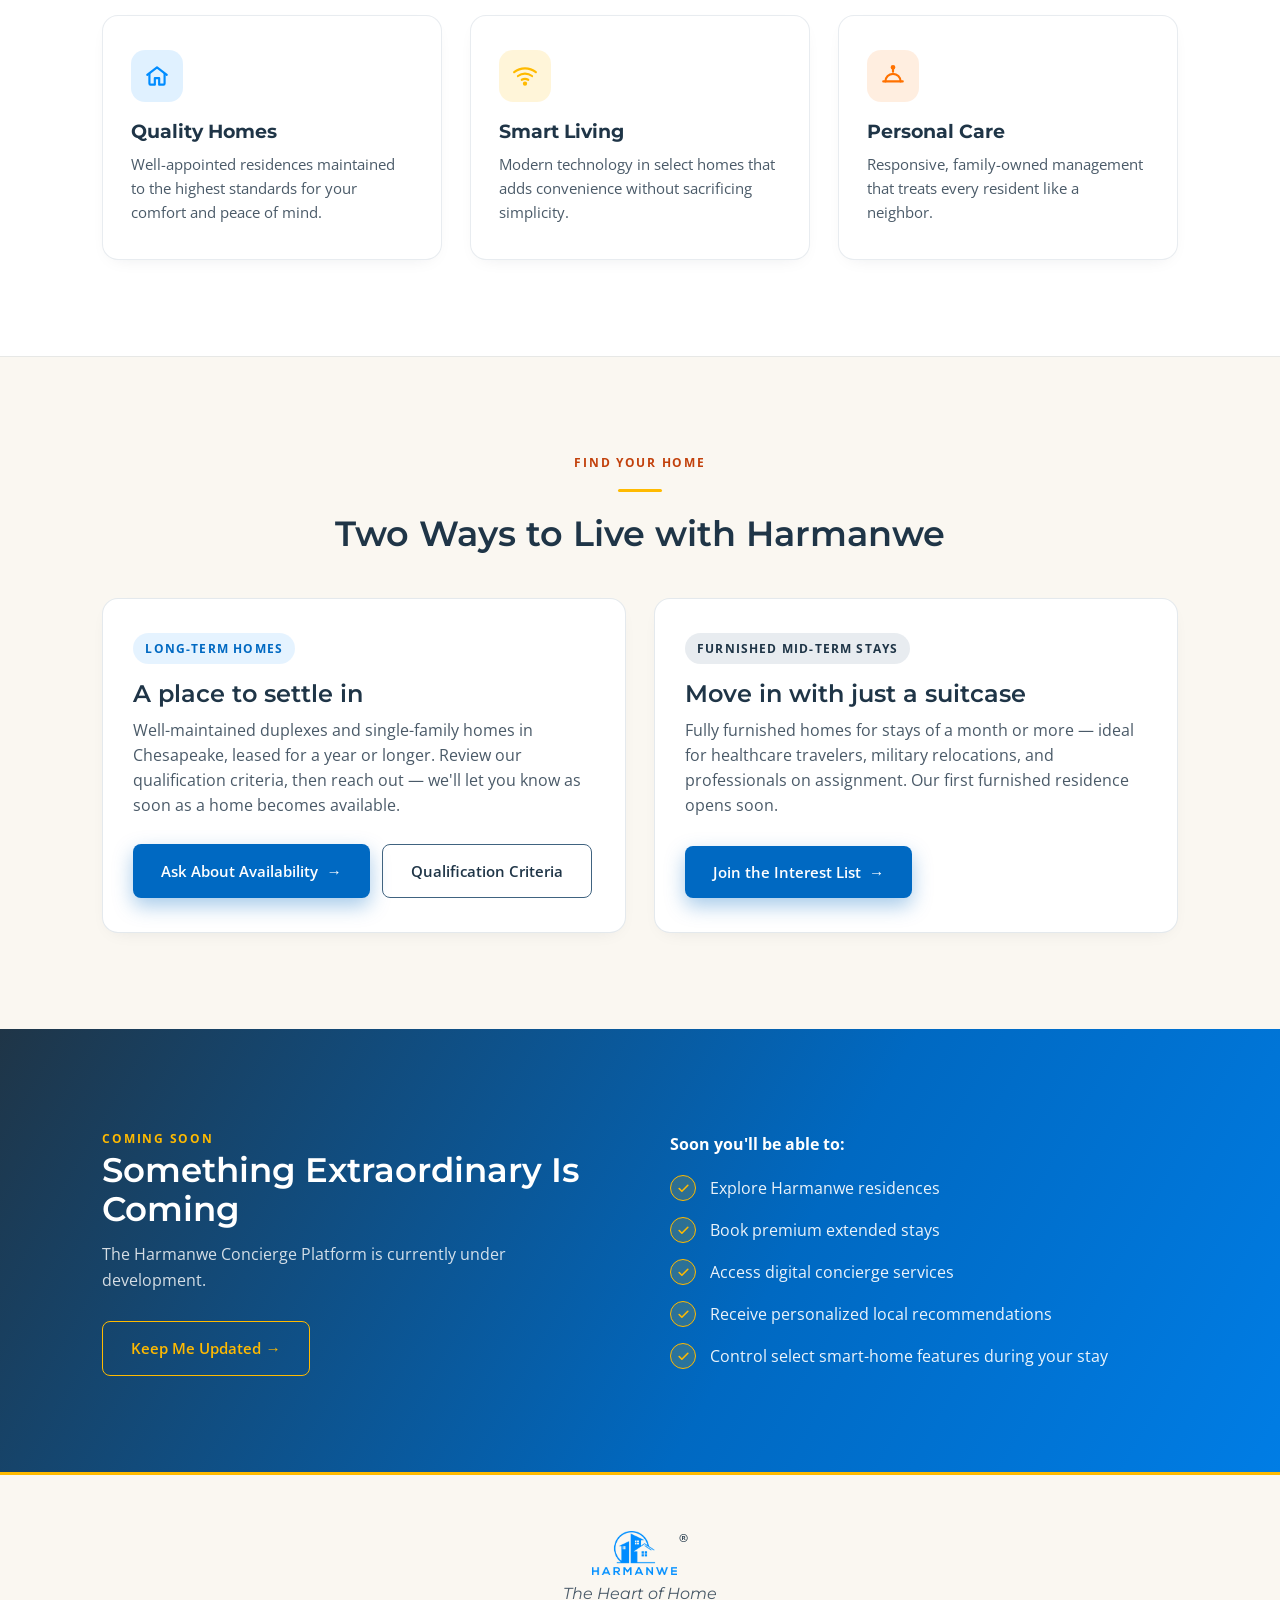
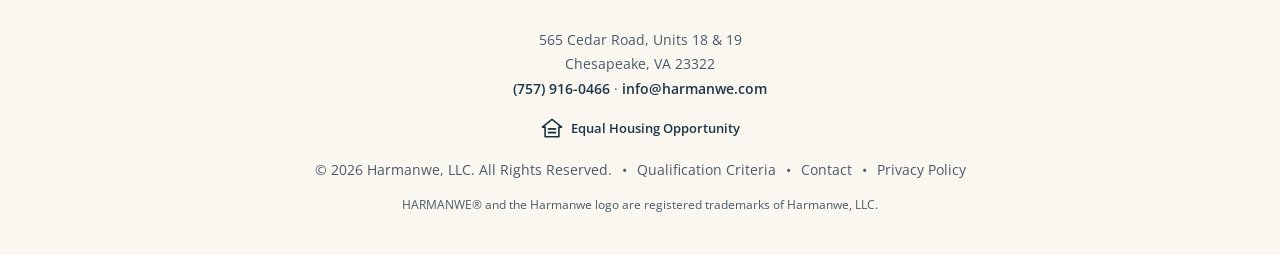
==== commit bd2ecff3: "Add registered trademark notice for HARMANWE marks - ® beside the logo in the hero, page headers and" ====
--- a/index.html
+++ b/index.html
@@ -173,6 +173,11 @@
   .footer-tagline{font-family:'Montserrat',sans-serif; font-style:italic; color:var(--ink-soft); font-size:.98rem; margin-bottom:22px;}
   .footer-links{display:flex; justify-content:center; gap:10px; flex-wrap:wrap; color:var(--ink-soft); font-size:.85rem;}
   .footer-links a:hover{color:var(--orange);}
+  .reg{font-family:'Open Sans',sans-serif; font-size:.68rem; font-weight:600; line-height:1; margin-left:3px; align-self:flex-start; position:relative; top:2px;}
+  .footer-logo .reg{color:var(--slate-dark);}
+  .logo .reg, .footer-logo .reg{margin-left:-8px;}
+  .hero-logo{display:inline-flex; align-items:flex-start; color:#fff;}
+  .footer-tm{max-width:640px; margin:14px auto 0; font-size:.76rem; color:var(--ink-soft);}
   .footer-contact{font-style:normal; color:var(--ink-soft); font-size:.9rem; line-height:1.7; margin-bottom:16px;}
   .footer-contact a{color:var(--slate-dark); font-weight:600;}
   .footer-contact a:hover{color:var(--orange-deep, #C2410C);}
@@ -208,7 +213,7 @@
   <div class="hero-shade" aria-hidden="true"></div>
   <span class="photo-note">Representative image</span>
   <nav class="hero-nav" aria-label="Main">
-    <a href="/" class="hero-logo"><img src="harmanwe_logo_white_sm.png" alt="Harmanwe home" width="150" height="78"></a>
+    <a href="/" class="hero-logo"><img src="harmanwe_logo_white_sm.png" alt="Harmanwe home" width="150" height="78"><sup class="reg" aria-label="registered trademark">®</sup></a>
     <div class="hero-links">
       <a href="#heart" class="hide-sm">About</a>
       <a href="#experience" class="hide-sm">Experience</a>
@@ -315,7 +320,7 @@
 
 <footer>
   <div class="footer-logo">
-    <img src="harmanwe_logo_sm.png" alt="Harmanwe" loading="lazy" style="height:44px; width:auto;">
+    <img src="harmanwe_logo_sm.png" alt="Harmanwe" loading="lazy" style="height:44px; width:auto;"><sup class="reg" aria-label="registered trademark">®</sup>
   </div>
   <div class="footer-tagline">The Heart of Home</div>
   <address class="footer-contact">
@@ -329,6 +334,7 @@
     <span>•</span><a href="/contact.html">Contact</a>
     <span>•</span><a href="/privacy.html">Privacy Policy</a>
   </div>
+  <p class="footer-tm">HARMANWE® and the Harmanwe logo are registered trademarks of Harmanwe, LLC.</p>
 </footer>
 
 </body>
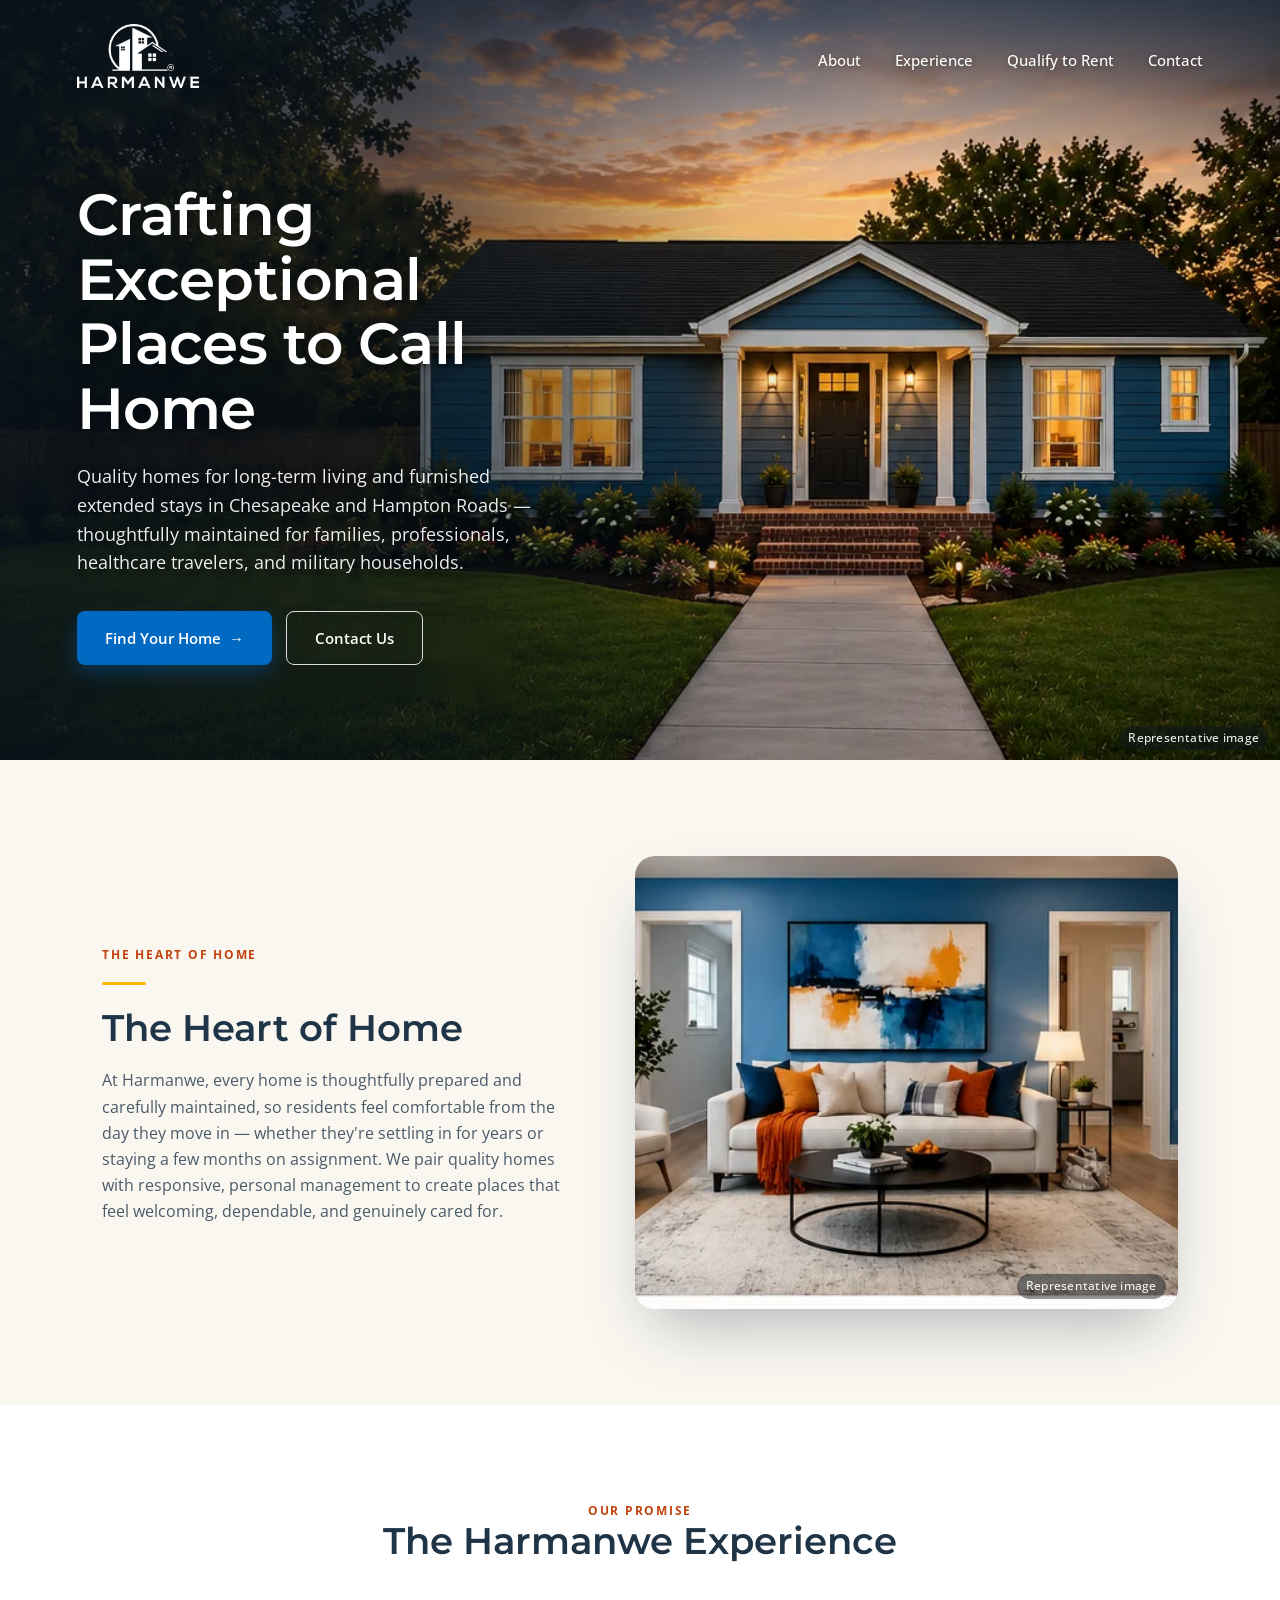
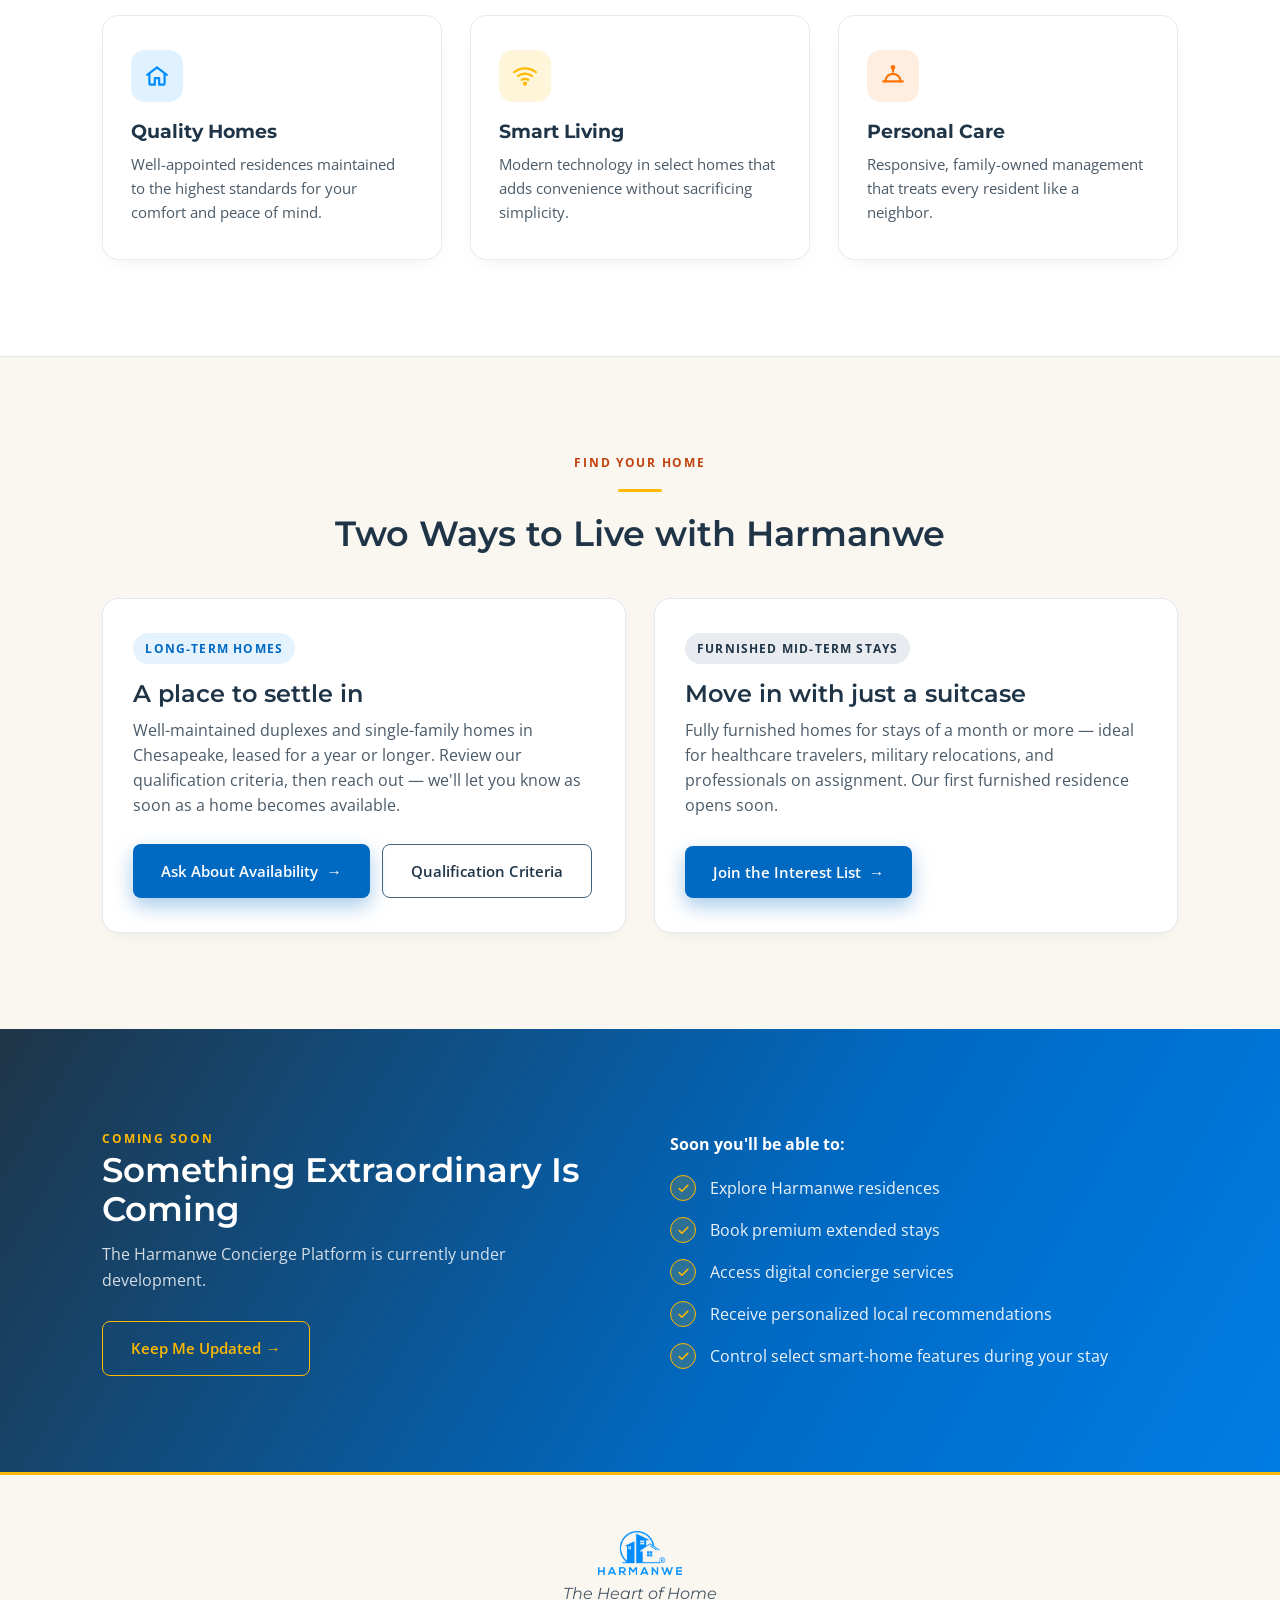
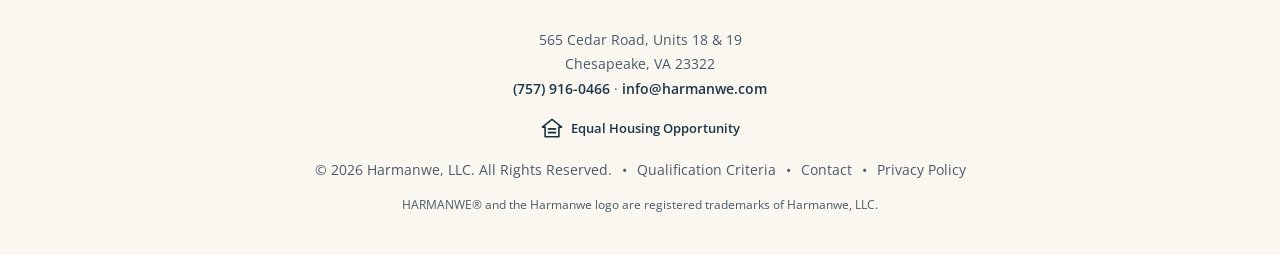
==== commit 730324fb: "Move ® to the end of the house baseline, matching Harmanwe documents Co-Authored-By: Claude Opus 5.5" ====
--- a/index.html
+++ b/index.html
@@ -173,10 +173,11 @@
   .footer-tagline{font-family:'Montserrat',sans-serif; font-style:italic; color:var(--ink-soft); font-size:.98rem; margin-bottom:22px;}
   .footer-links{display:flex; justify-content:center; gap:10px; flex-wrap:wrap; color:var(--ink-soft); font-size:.85rem;}
   .footer-links a:hover{color:var(--orange);}
-  .reg{font-family:'Open Sans',sans-serif; font-size:.68rem; font-weight:600; line-height:1; margin-left:3px; align-self:flex-start; position:relative; top:2px;}
-  .footer-logo .reg{color:var(--slate-dark);}
-  .logo .reg, .footer-logo .reg{margin-left:-8px;}
-  .hero-logo{display:inline-flex; align-items:flex-start; color:#fff;}
+  .logo-tm{position:relative; display:inline-block; line-height:0;}
+  .logo-tm img{display:block;}
+  .reg{position:absolute; left:76.5%; top:67.5%; transform:translate(-50%,-50%); font-family:'Open Sans',sans-serif; font-size:8px; font-weight:600; line-height:1; color:#fff; pointer-events:none;}
+  .hero-logo .reg{font-size:9px;}
+  .footer-logo .reg{color:var(--blue, #008CFF);}
   .footer-tm{max-width:640px; margin:14px auto 0; font-size:.76rem; color:var(--ink-soft);}
   .footer-contact{font-style:normal; color:var(--ink-soft); font-size:.9rem; line-height:1.7; margin-bottom:16px;}
   .footer-contact a{color:var(--slate-dark); font-weight:600;}
@@ -213,7 +214,7 @@
   <div class="hero-shade" aria-hidden="true"></div>
   <span class="photo-note">Representative image</span>
   <nav class="hero-nav" aria-label="Main">
-    <a href="/" class="hero-logo"><img src="harmanwe_logo_white_sm.png" alt="Harmanwe home" width="150" height="78"><sup class="reg" aria-label="registered trademark">®</sup></a>
+    <a href="/" class="hero-logo"><span class="logo-tm"><img src="harmanwe_logo_white_sm.png" alt="Harmanwe home" width="150" height="78"><sup class="reg" aria-label="registered trademark">®</sup></span></a>
     <div class="hero-links">
       <a href="#heart" class="hide-sm">About</a>
       <a href="#experience" class="hide-sm">Experience</a>
@@ -320,7 +321,7 @@
 
 <footer>
   <div class="footer-logo">
-    <img src="harmanwe_logo_sm.png" alt="Harmanwe" loading="lazy" style="height:44px; width:auto;"><sup class="reg" aria-label="registered trademark">®</sup>
+    <span class="logo-tm"><img src="harmanwe_logo_sm.png" alt="Harmanwe" loading="lazy" style="height:44px; width:auto;"><sup class="reg" aria-label="registered trademark">®</sup></span>
   </div>
   <div class="footer-tagline">The Heart of Home</div>
   <address class="footer-contact">
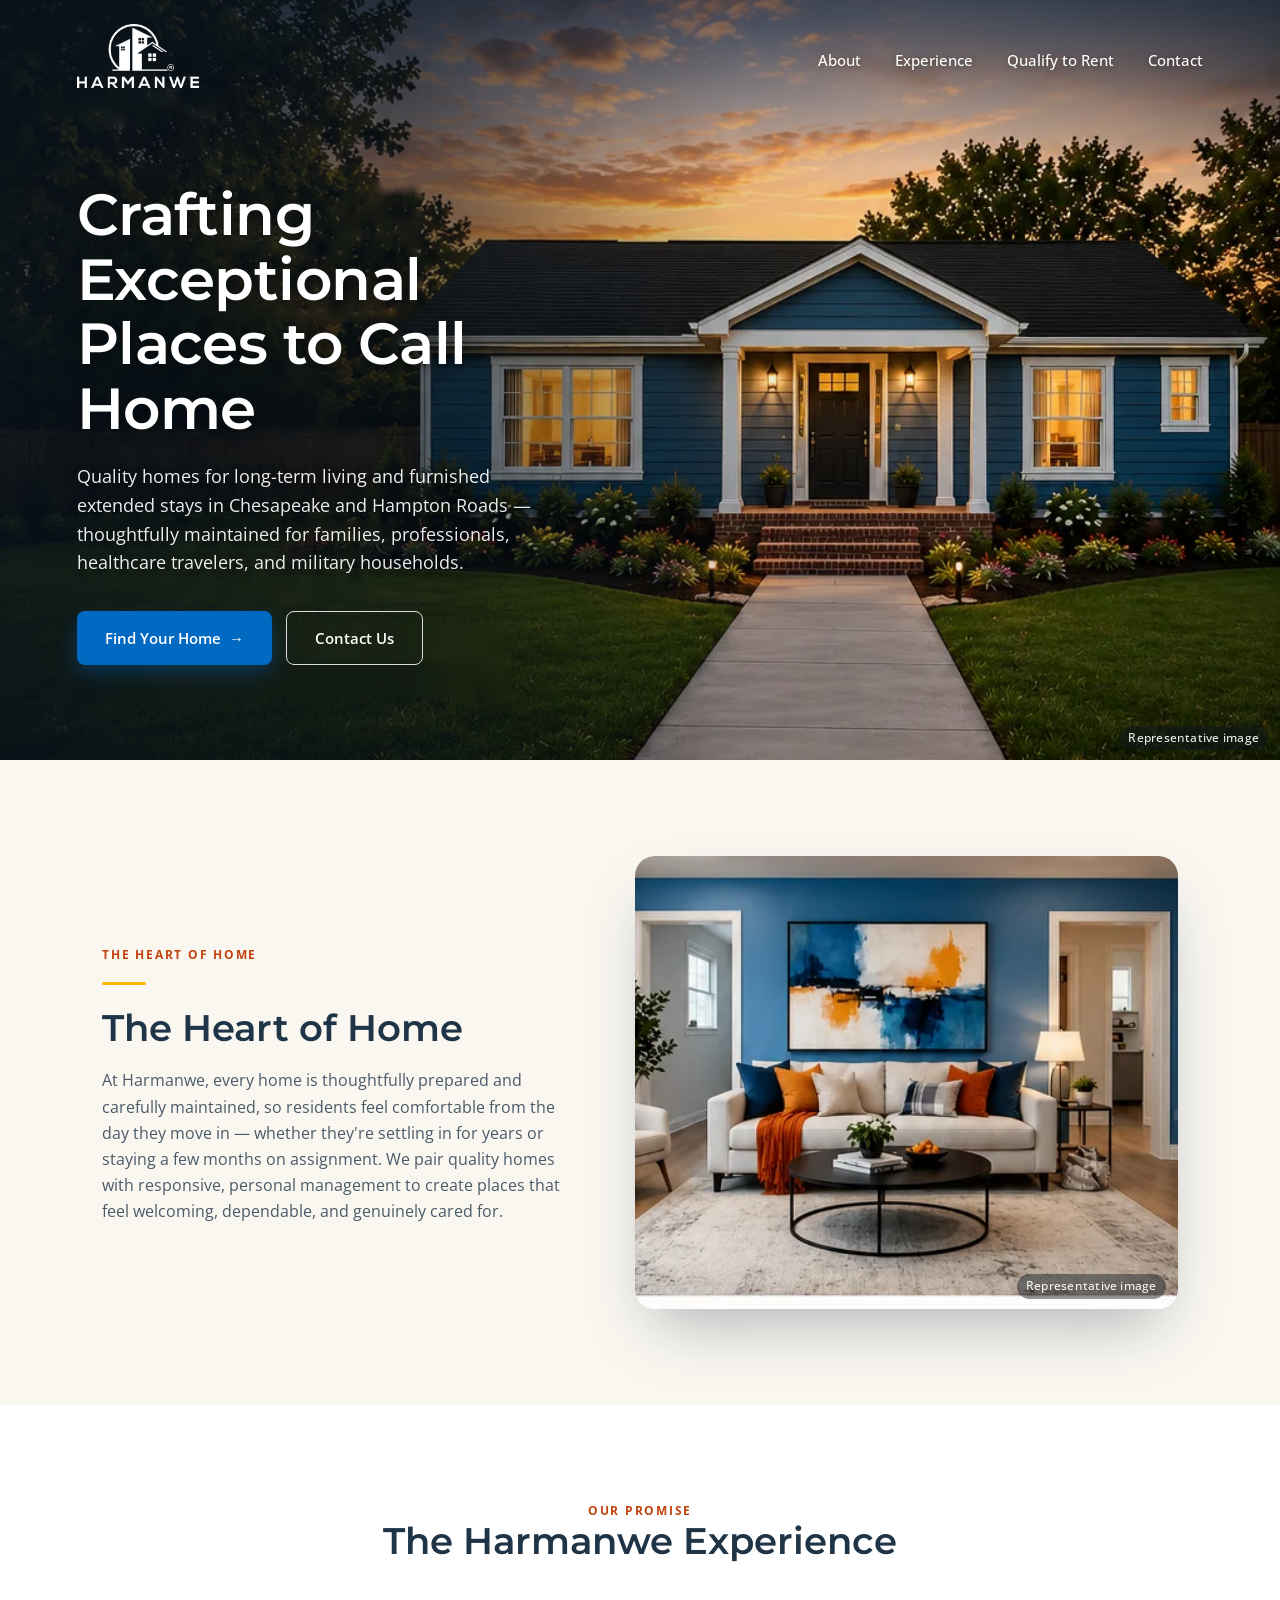
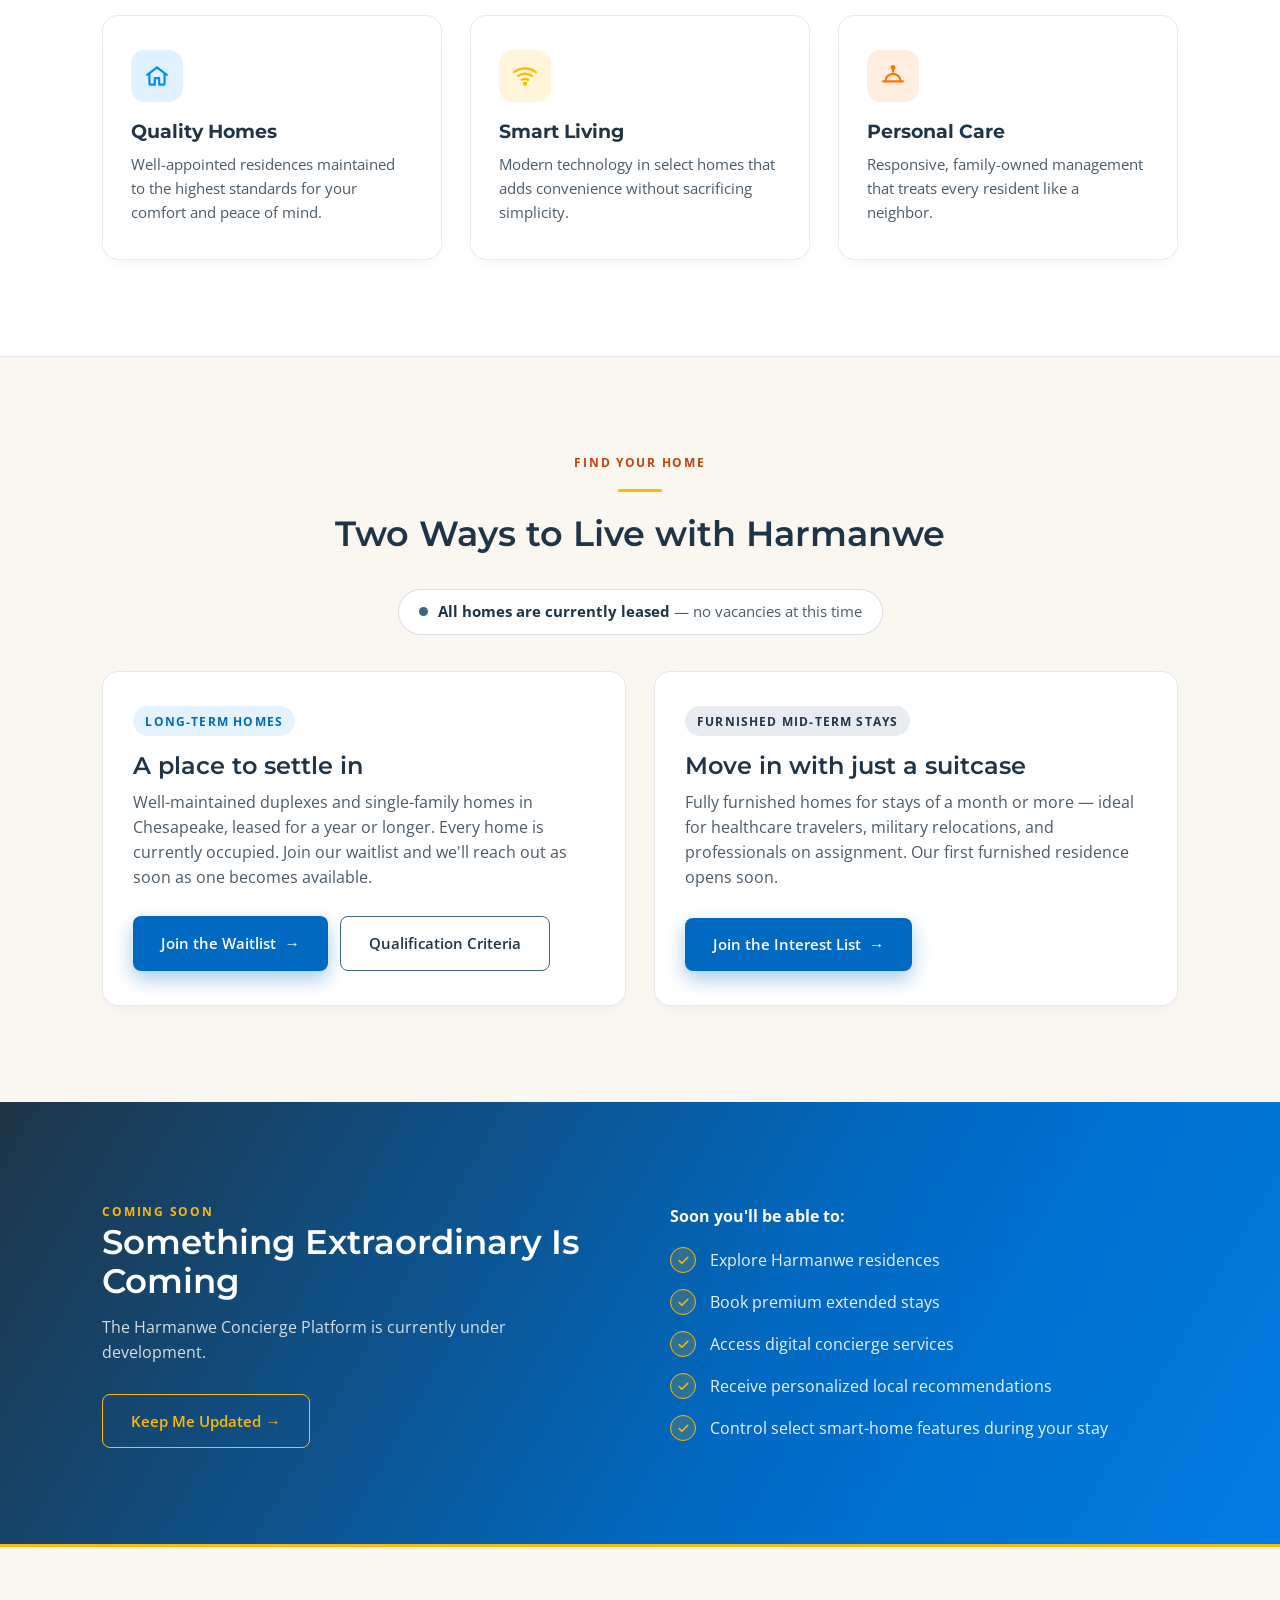
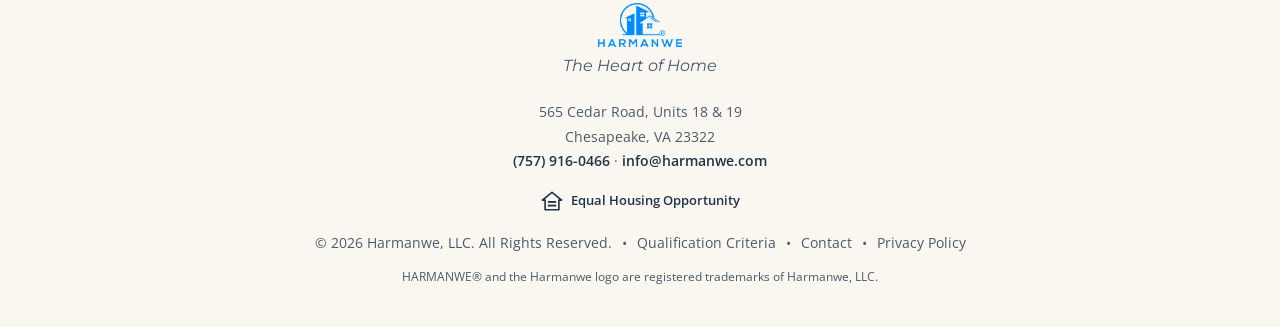
==== commit 4e836d6d: "Show no-vacancy status and waitlist CTAs on home, qualification, and contact pages" ====
--- a/index.html
+++ b/index.html
@@ -137,6 +137,13 @@
   .btn-apply{background:var(--orange); color:#fff; box-shadow:0 8px 20px rgba(255,113,0,.28);}
   .btn-apply:hover{background:#E6650A; transform:translateY(-2px); box-shadow:0 12px 26px rgba(255,113,0,.36);}
 
+
+  /* AVAILABILITY STATUS — update this block (and the long-term card) when a home opens */
+  .availability{display:inline-flex; align-items:center; gap:10px; background:var(--paper); border:1px solid rgba(64,99,128,.2); border-radius:999px; padding:10px 20px; font-size:.92rem; font-weight:600; color:var(--slate-dark); margin:-20px auto 36px; text-align:left;}
+  .availability .dot{width:9px; height:9px; min-width:9px; border-radius:50%; background:var(--slate);}
+  .availability .muted{font-weight:400; color:var(--ink-soft);}
+  @media(max-width:560px){.availability{border-radius:14px; margin-left:0; margin-right:0;}}
+
   /* LOOKING FOR A HOME */
   .find-home{background:var(--cream); text-align:center; border-top:1px solid rgba(64,99,128,.1);}
   .find-home .eyebrow{display:block;}
@@ -277,13 +284,15 @@
   <span class="eyebrow">Find Your Home</span>
   <div class="divider" style="margin:16px auto 22px;"></div>
   <h2>Two Ways to Live with Harmanwe</h2>
+  <!-- AVAILABILITY STATUS: change this line when a home becomes available -->
+  <p class="availability" role="status"><span class="dot" aria-hidden="true"></span><span><strong>All homes are currently leased</strong> <span class="muted">— no vacancies at this time</span></span></p>
   <div class="paths">
     <div class="path">
       <span class="path-tag">Long-Term Homes</span>
       <h3>A place to settle in</h3>
-      <p>Well-maintained duplexes and single-family homes in Chesapeake, leased for a year or longer. Review our qualification criteria, then reach out — we'll let you know as soon as a home becomes available.</p>
+      <p>Well-maintained duplexes and single-family homes in Chesapeake, leased for a year or longer. Every home is currently occupied. Join our waitlist and we'll reach out as soon as one becomes available.</p>
       <div class="path-btns">
-        <a href="/contact.html?interest=long-term" class="btn btn-hero">Ask About Availability <span aria-hidden="true">→</span></a>
+        <a href="/contact.html?interest=long-term" class="btn btn-hero">Join the Waitlist <span aria-hidden="true">→</span></a>
         <a href="/rental-qualification.html" class="btn btn-outline-slate">Qualification Criteria</a>
       </div>
     </div>
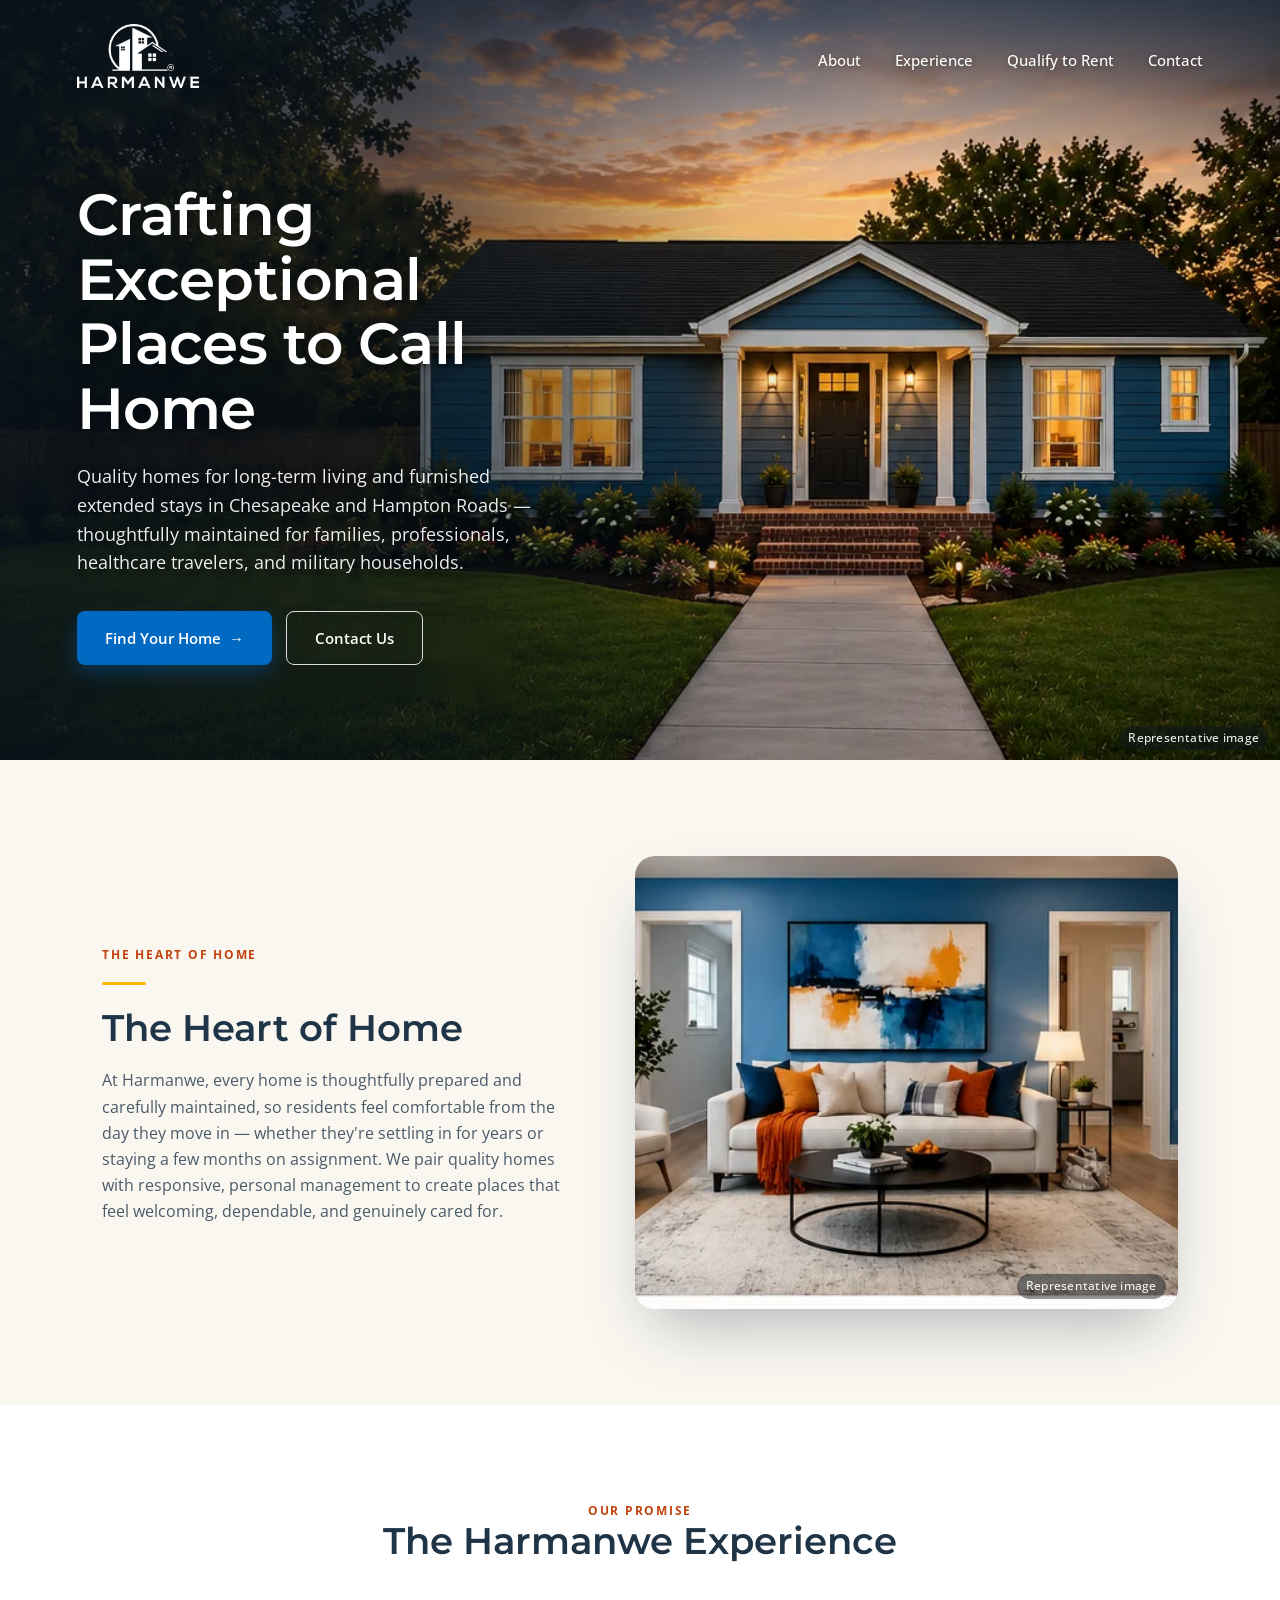
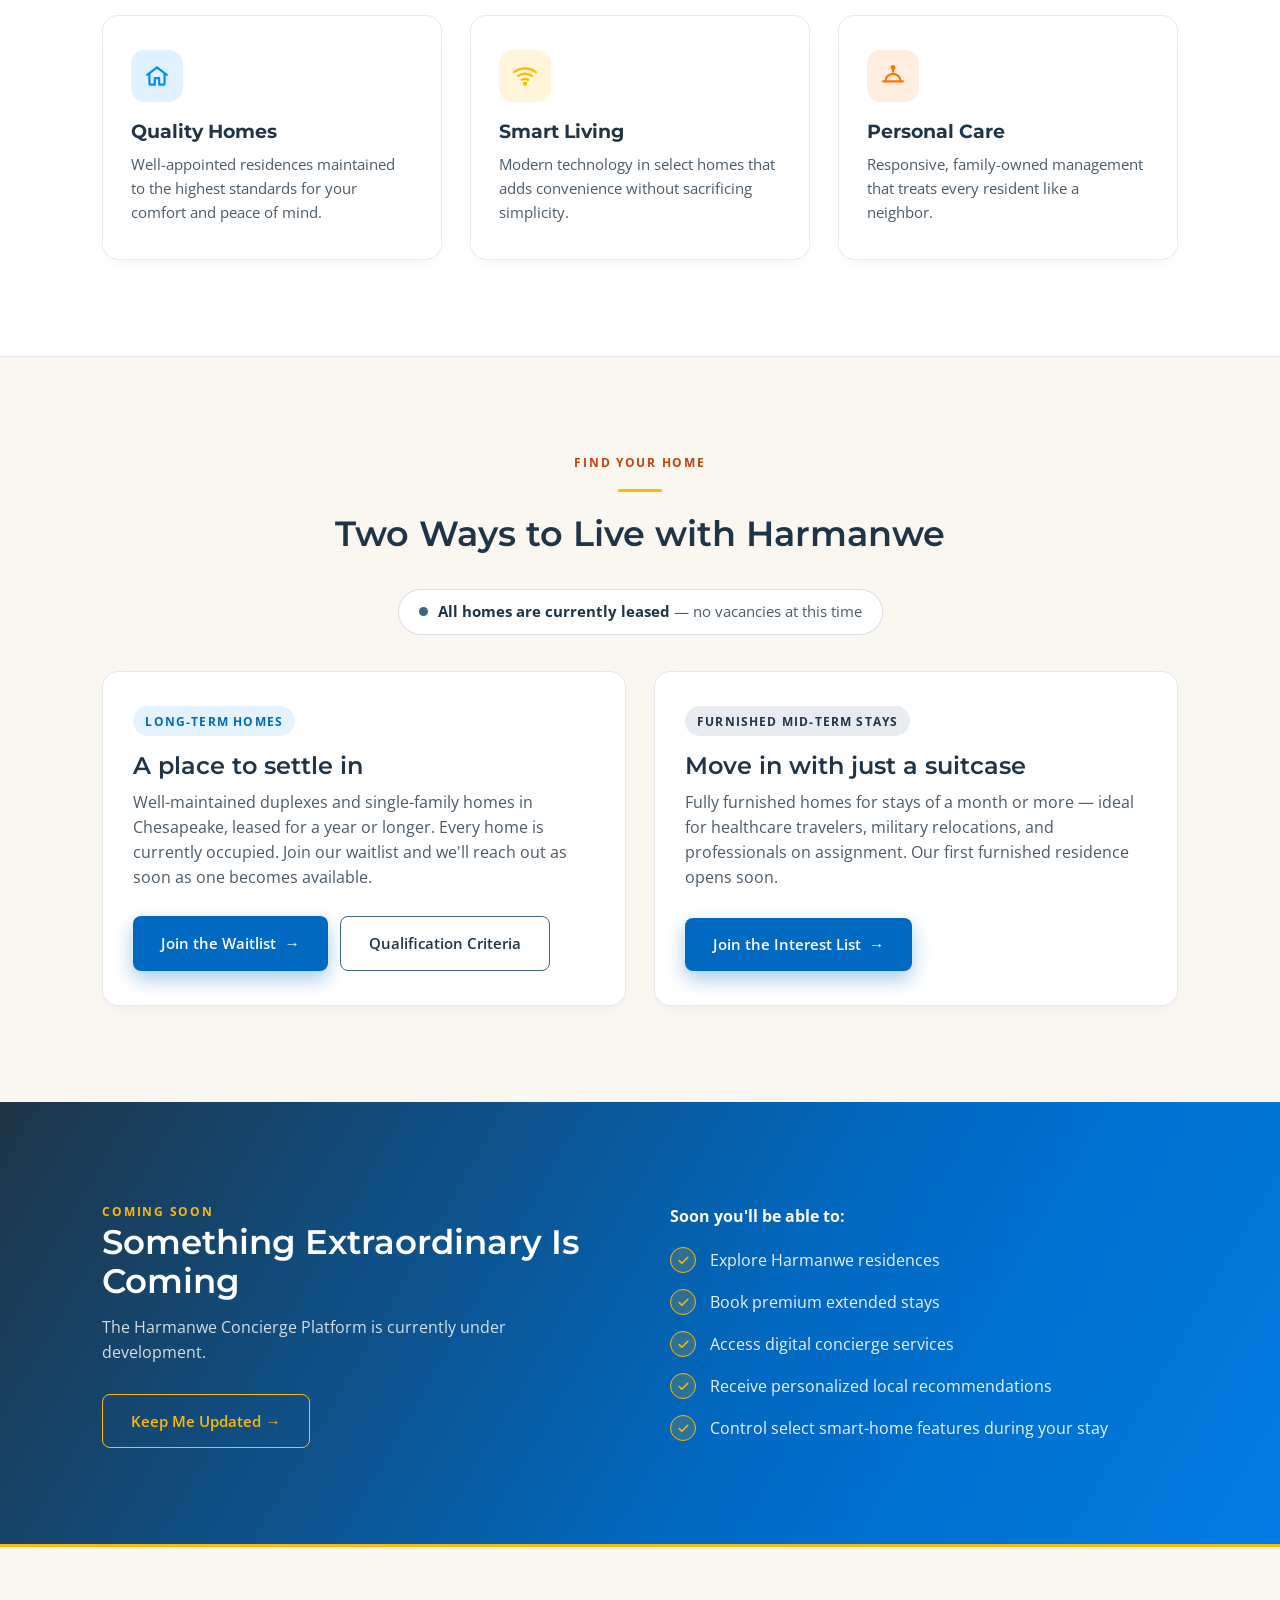
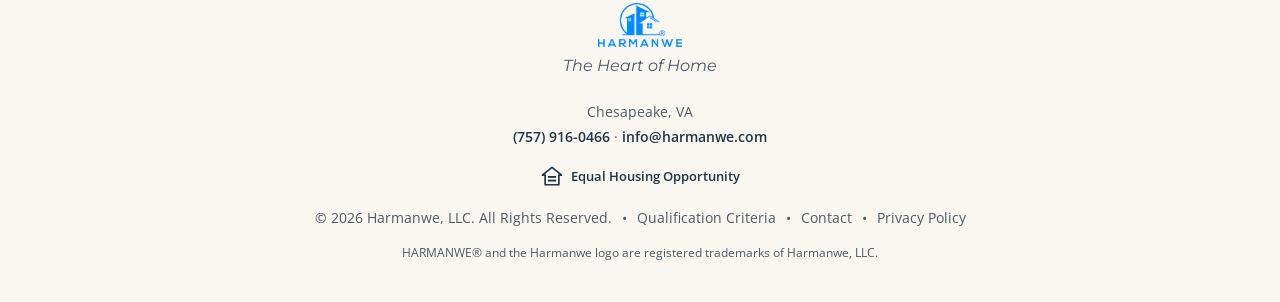
==== commit b254d0bd: "Show city and state only; remove street address and ZIP Co-Authored-By: Claude Opus 5.5 <noreply@ant" ====
--- a/index.html
+++ b/index.html
@@ -206,7 +206,7 @@
   .announce-bar{background:var(--orange-deep);}
 </style>
 <script type="application/ld+json">
-{"@context":"https://schema.org","@type":"RealEstateAgent","name":"Harmanwe, LLC","slogan":"The Heart of Home","url":"https://www.harmanwe.com/","logo":"https://www.harmanwe.com/harmanwe_logo.png","image":"https://www.harmanwe.com/hero_clean.jpg","telephone":"+1-757-916-0466","email":"info@harmanwe.com","address":{"@type":"PostalAddress","streetAddress":"565 Cedar Road, Units 18 & 19","addressLocality":"Chesapeake","addressRegion":"VA","postalCode":"23322","addressCountry":"US"},"areaServed":["Chesapeake, VA","Hampton Roads, VA"]}
+{"@context":"https://schema.org","@type":"RealEstateAgent","name":"Harmanwe, LLC","slogan":"The Heart of Home","url":"https://www.harmanwe.com/","logo":"https://www.harmanwe.com/harmanwe_logo.png","image":"https://www.harmanwe.com/hero_clean.jpg","telephone":"+1-757-916-0466","email":"info@harmanwe.com","address":{"@type":"PostalAddress","addressLocality":"Chesapeake","addressRegion":"VA","addressCountry":"US"},"areaServed":["Chesapeake, VA","Hampton Roads, VA"]}
 </script>
 </head>
 <body>
@@ -334,7 +334,7 @@
   </div>
   <div class="footer-tagline">The Heart of Home</div>
   <address class="footer-contact">
-    565 Cedar Road, Units 18 &amp; 19<br>Chesapeake, VA 23322<br>
+    Chesapeake, VA<br>
     <a href="tel:+17579160466">(757) 916-0466</a> <span aria-hidden="true">·</span> <a href="mailto:info@harmanwe.com">info@harmanwe.com</a>
   </address>
   <div class="footer-eho"><svg class="eho-icon" viewBox="0 0 24 24" aria-hidden="true" focusable="false"><path d="M12 2.5 1.5 11h3v10.5h15V11h3z" fill="none" stroke="currentColor" stroke-width="1.8" stroke-linejoin="round"/><rect x="7.5" y="12" width="9" height="2" fill="currentColor"/><rect x="7.5" y="16" width="9" height="2" fill="currentColor"/></svg><span>Equal Housing Opportunity</span></div>
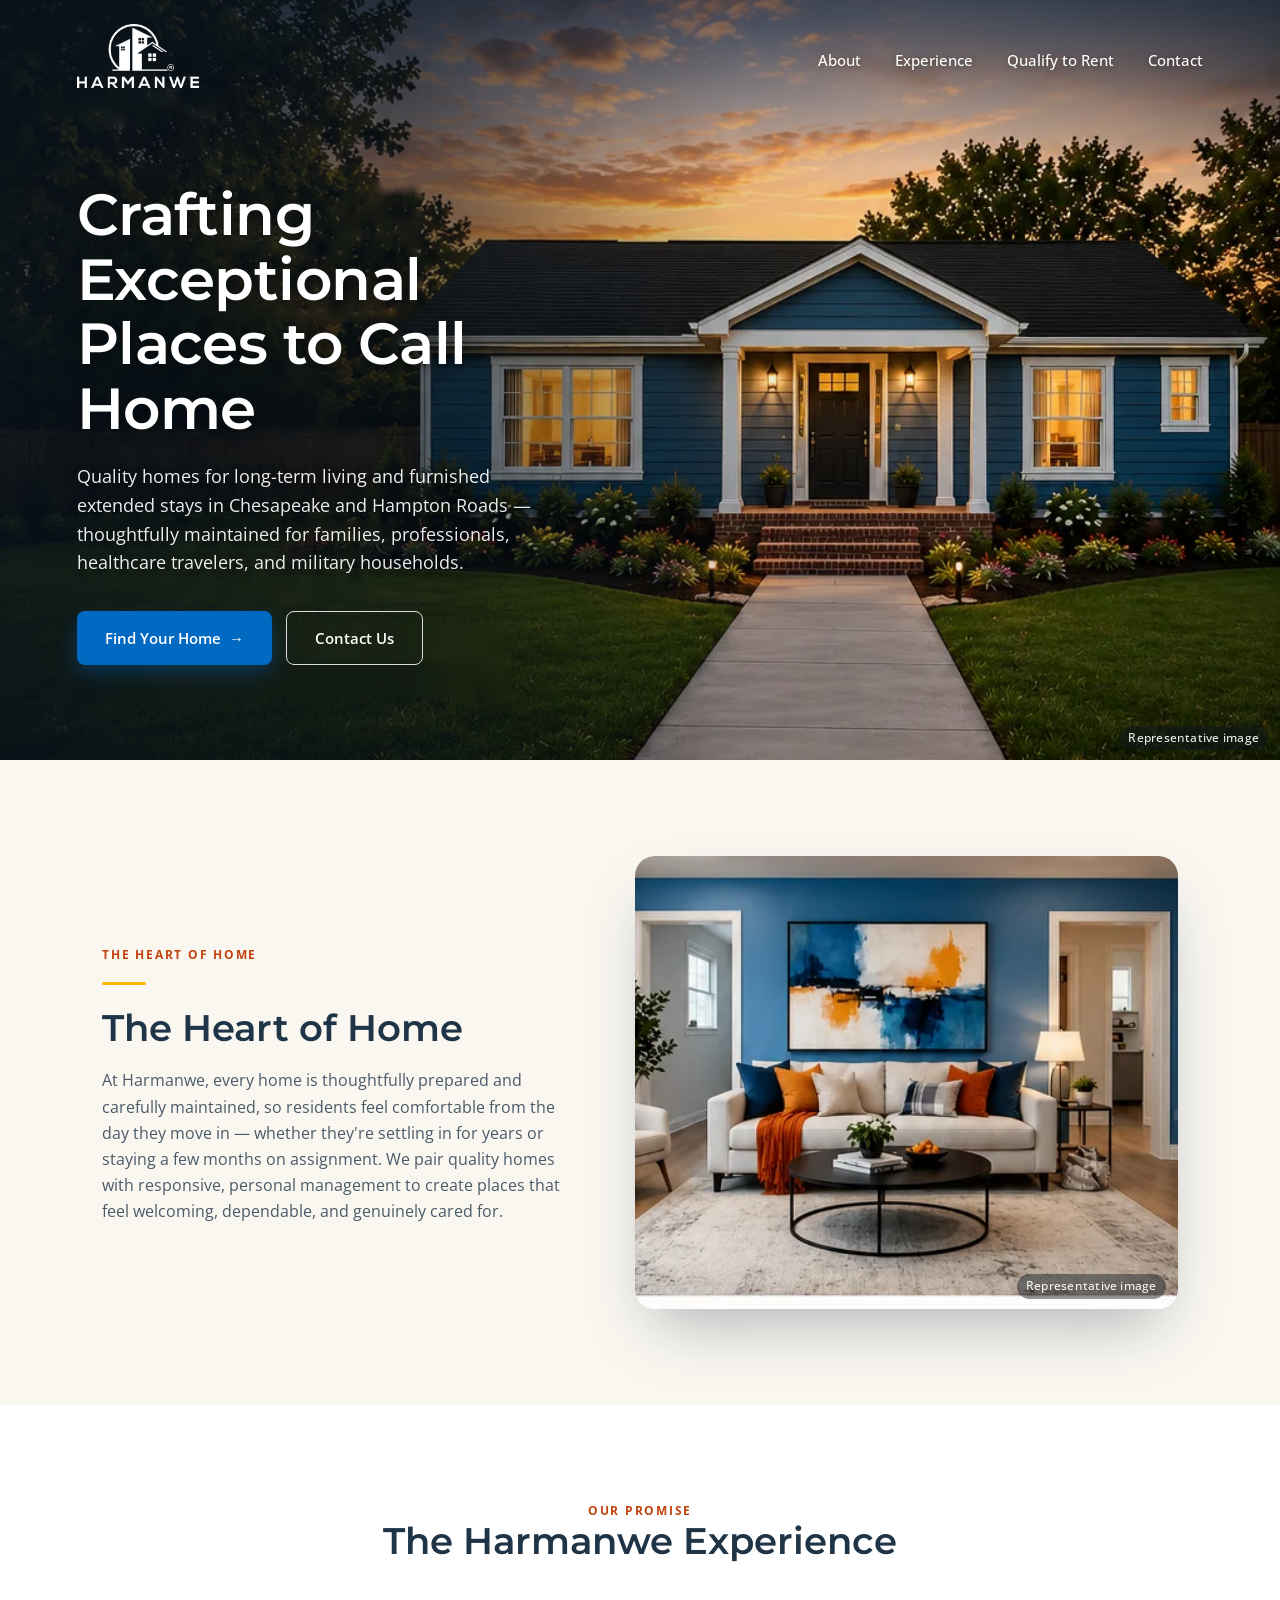
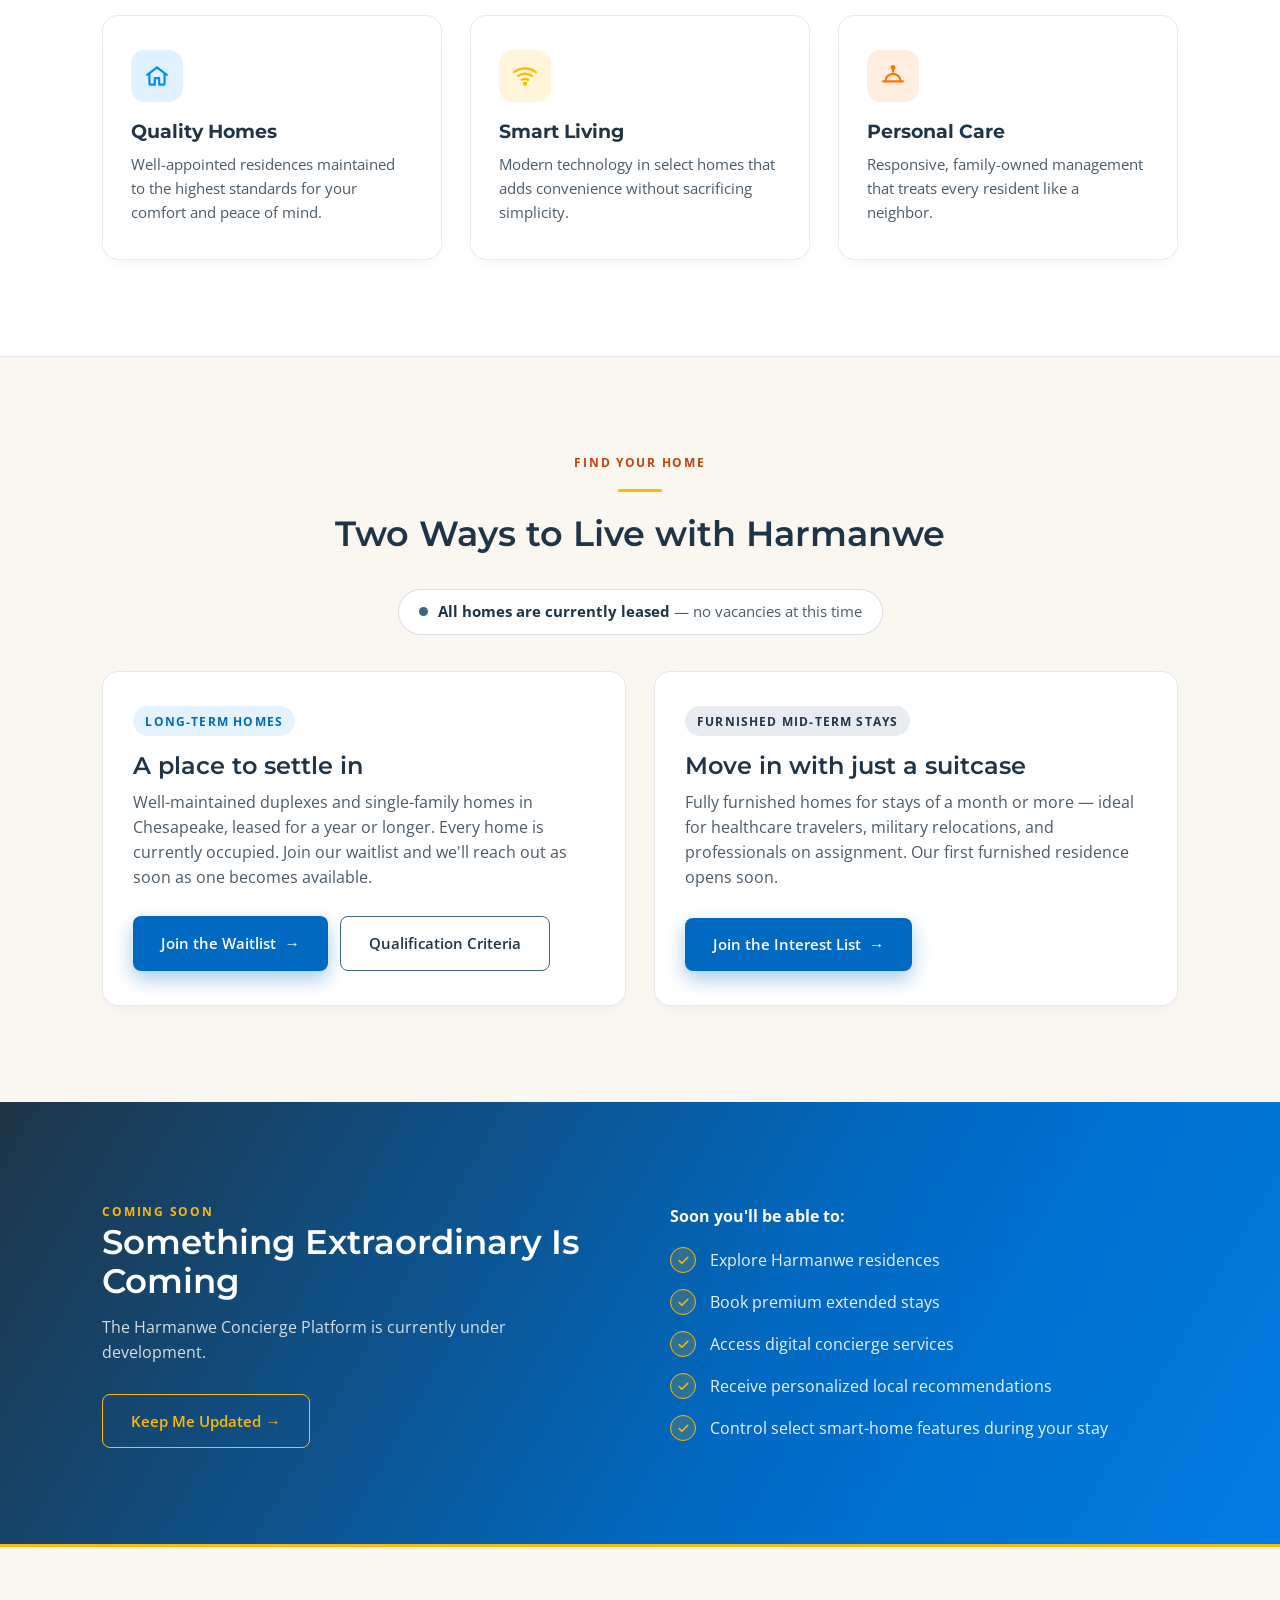
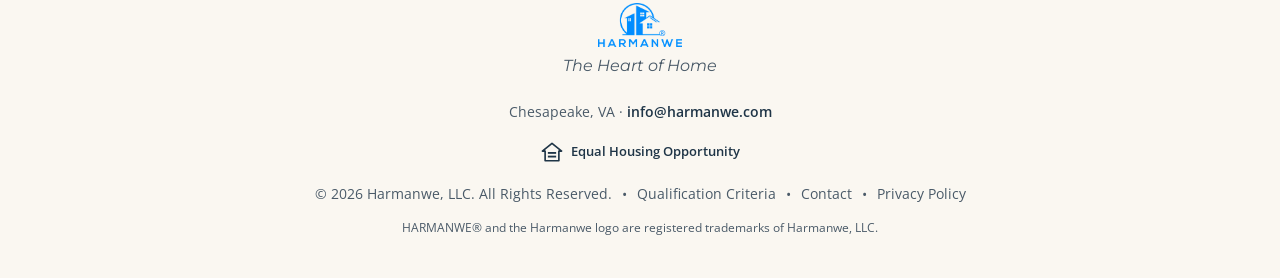
==== commit 5b30e643: "Remove phone number from site; footer shows Chesapeake, VA and email only Co-Authored-By: Claude Opu" ====
--- a/index.html
+++ b/index.html
@@ -206,7 +206,7 @@
   .announce-bar{background:var(--orange-deep);}
 </style>
 <script type="application/ld+json">
-{"@context":"https://schema.org","@type":"RealEstateAgent","name":"Harmanwe, LLC","slogan":"The Heart of Home","url":"https://www.harmanwe.com/","logo":"https://www.harmanwe.com/harmanwe_logo.png","image":"https://www.harmanwe.com/hero_clean.jpg","telephone":"+1-757-916-0466","email":"info@harmanwe.com","address":{"@type":"PostalAddress","addressLocality":"Chesapeake","addressRegion":"VA","addressCountry":"US"},"areaServed":["Chesapeake, VA","Hampton Roads, VA"]}
+{"@context":"https://schema.org","@type":"RealEstateAgent","name":"Harmanwe, LLC","slogan":"The Heart of Home","url":"https://www.harmanwe.com/","logo":"https://www.harmanwe.com/harmanwe_logo.png","image":"https://www.harmanwe.com/hero_clean.jpg","email":"info@harmanwe.com","address":{"@type":"PostalAddress","addressLocality":"Chesapeake","addressRegion":"VA","addressCountry":"US"},"areaServed":["Chesapeake, VA","Hampton Roads, VA"]}
 </script>
 </head>
 <body>
@@ -334,8 +334,7 @@
   </div>
   <div class="footer-tagline">The Heart of Home</div>
   <address class="footer-contact">
-    Chesapeake, VA<br>
-    <a href="tel:+17579160466">(757) 916-0466</a> <span aria-hidden="true">·</span> <a href="mailto:info@harmanwe.com">info@harmanwe.com</a>
+    Chesapeake, VA <span aria-hidden="true">·</span> <a href="mailto:info@harmanwe.com">info@harmanwe.com</a>
   </address>
   <div class="footer-eho"><svg class="eho-icon" viewBox="0 0 24 24" aria-hidden="true" focusable="false"><path d="M12 2.5 1.5 11h3v10.5h15V11h3z" fill="none" stroke="currentColor" stroke-width="1.8" stroke-linejoin="round"/><rect x="7.5" y="12" width="9" height="2" fill="currentColor"/><rect x="7.5" y="16" width="9" height="2" fill="currentColor"/></svg><span>Equal Housing Opportunity</span></div>
   <div class="footer-links">
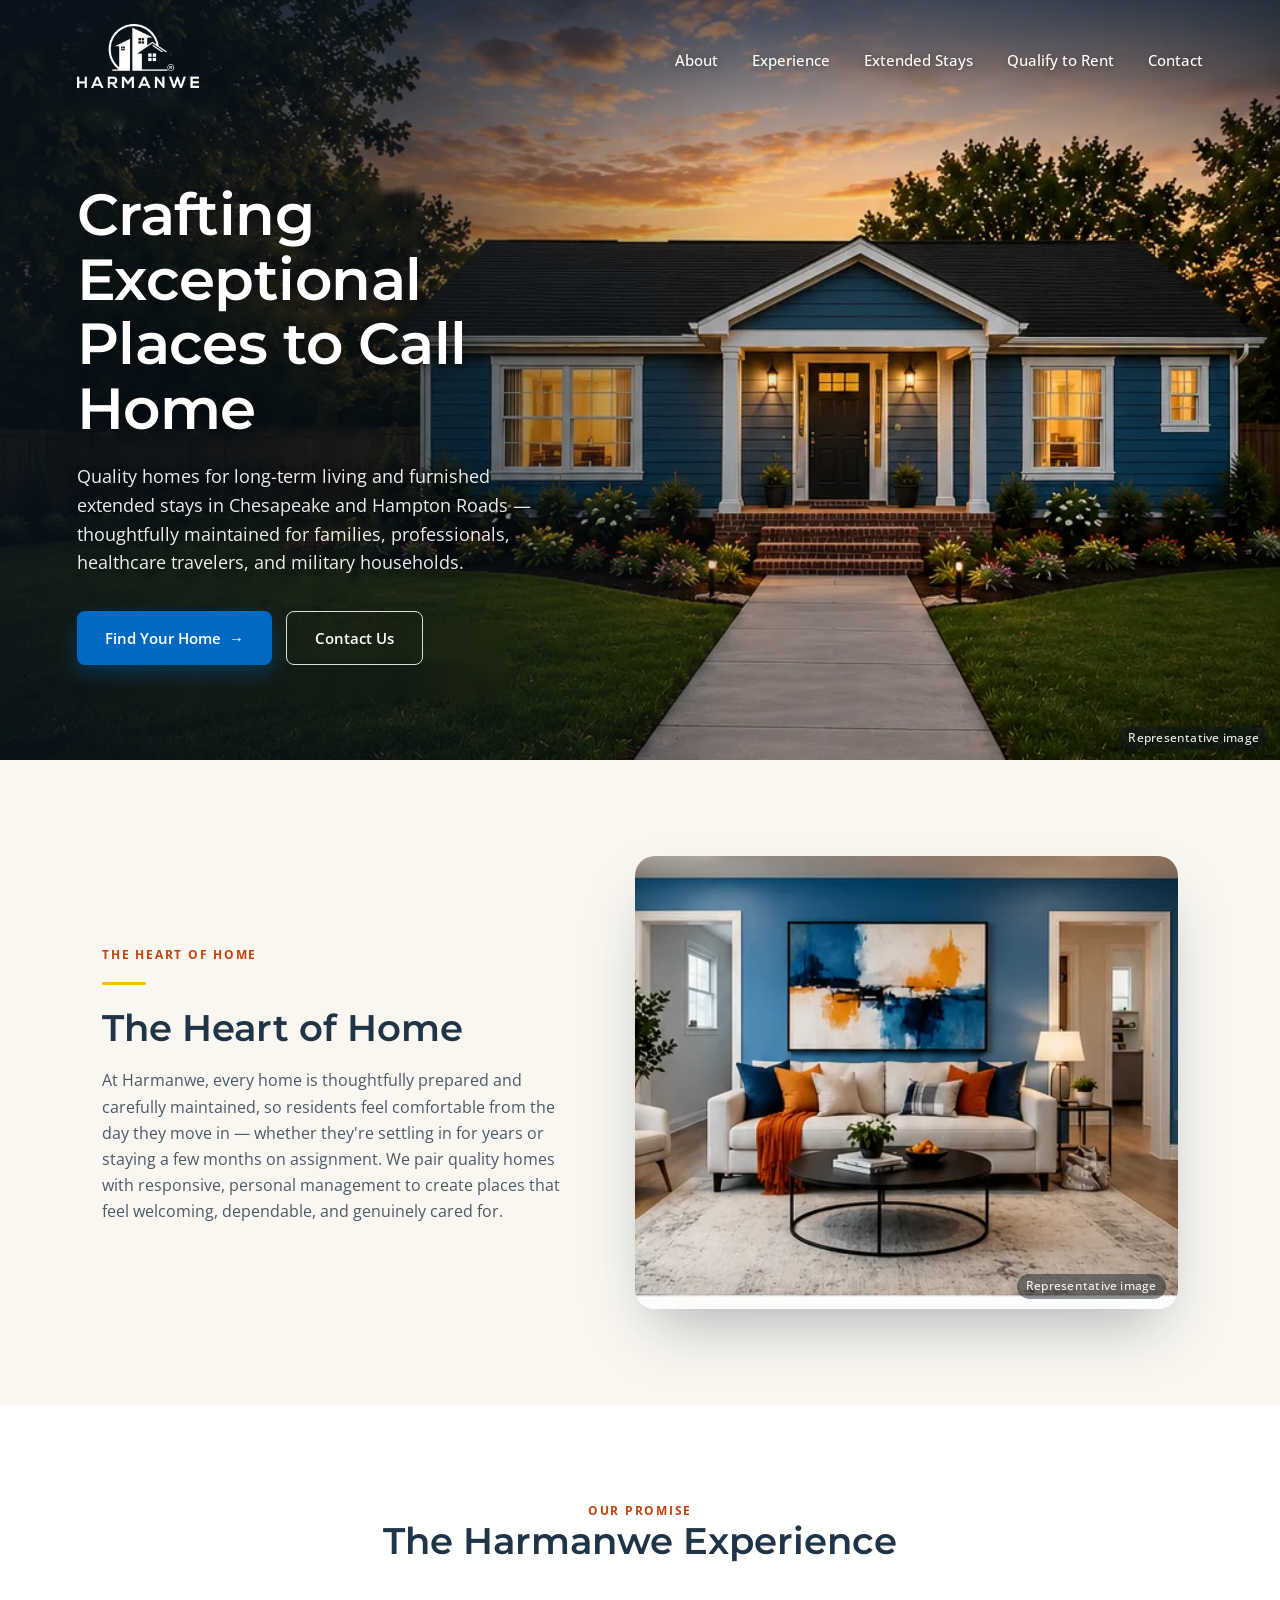
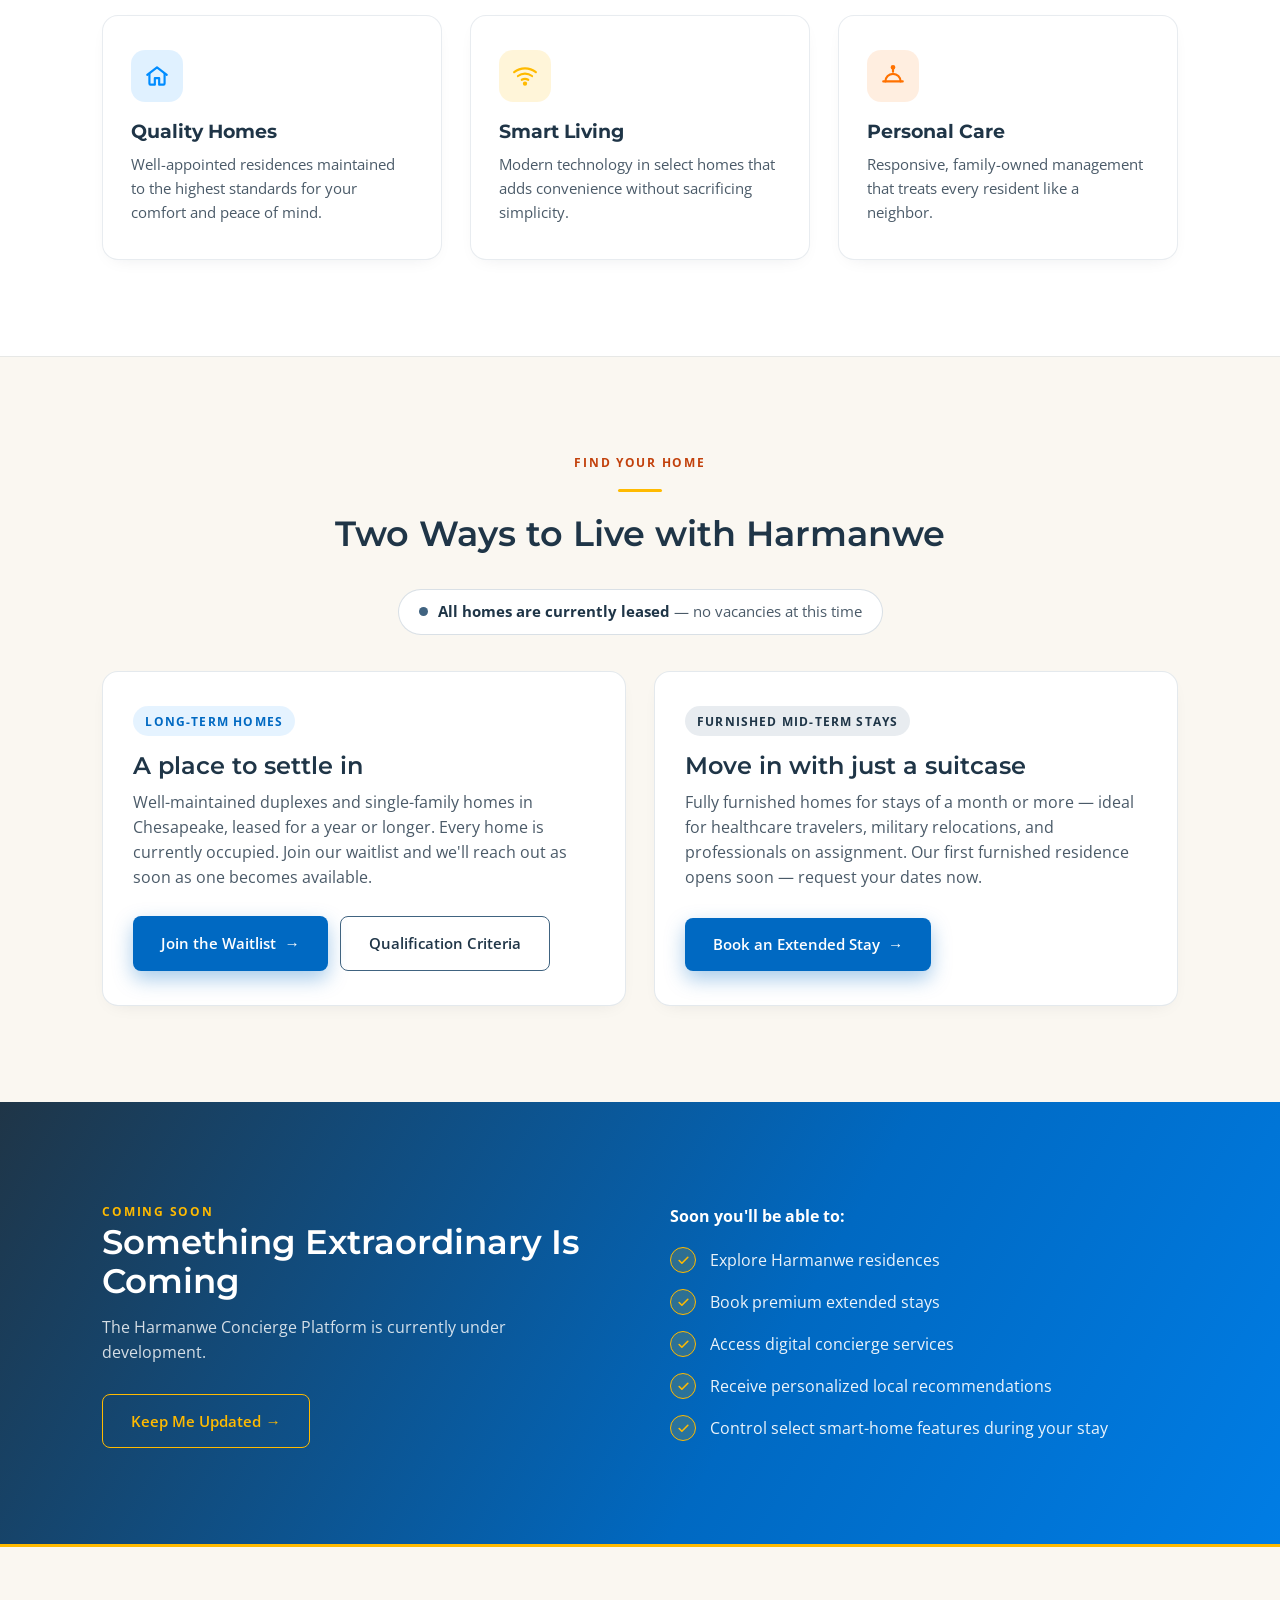
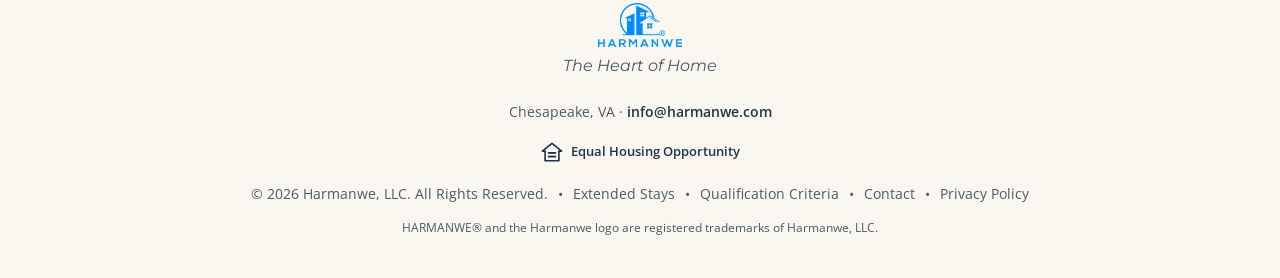
==== commit 490fb8e4: "Add extended-stay booking request page with availability calendar - New /extended-stays.html: reside" ====
--- a/index.html
+++ b/index.html
@@ -225,6 +225,7 @@
     <div class="hero-links">
       <a href="#heart" class="hide-sm">About</a>
       <a href="#experience" class="hide-sm">Experience</a>
+      <a href="/extended-stays.html" class="hide-sm">Extended Stays</a>
       <a href="/rental-qualification.html" class="hide-sm">Qualify to Rent</a>
       <a href="/contact.html">Contact</a>
     </div>
@@ -299,9 +300,9 @@
     <div class="path">
       <span class="path-tag path-tag-alt">Furnished Mid-Term Stays</span>
       <h3>Move in with just a suitcase</h3>
-      <p>Fully furnished homes for stays of a month or more — ideal for healthcare travelers, military relocations, and professionals on assignment. Our first furnished residence opens soon.</p>
+      <p>Fully furnished homes for stays of a month or more — ideal for healthcare travelers, military relocations, and professionals on assignment. Our first furnished residence opens soon — request your dates now.</p>
       <div class="path-btns">
-        <a href="/contact.html?interest=mid-term" class="btn btn-hero">Join the Interest List <span aria-hidden="true">→</span></a>
+        <a href="/extended-stays.html" class="btn btn-hero">Book an Extended Stay <span aria-hidden="true">→</span></a>
       </div>
     </div>
   </div>
@@ -339,6 +340,7 @@
   <div class="footer-eho"><svg class="eho-icon" viewBox="0 0 24 24" aria-hidden="true" focusable="false"><path d="M12 2.5 1.5 11h3v10.5h15V11h3z" fill="none" stroke="currentColor" stroke-width="1.8" stroke-linejoin="round"/><rect x="7.5" y="12" width="9" height="2" fill="currentColor"/><rect x="7.5" y="16" width="9" height="2" fill="currentColor"/></svg><span>Equal Housing Opportunity</span></div>
   <div class="footer-links">
     <span>© 2026 Harmanwe, LLC. All Rights Reserved.</span>
+    <span>•</span><a href="/extended-stays.html">Extended Stays</a>
     <span>•</span><a href="/rental-qualification.html">Qualification Criteria</a>
     <span>•</span><a href="/contact.html">Contact</a>
     <span>•</span><a href="/privacy.html">Privacy Policy</a>
